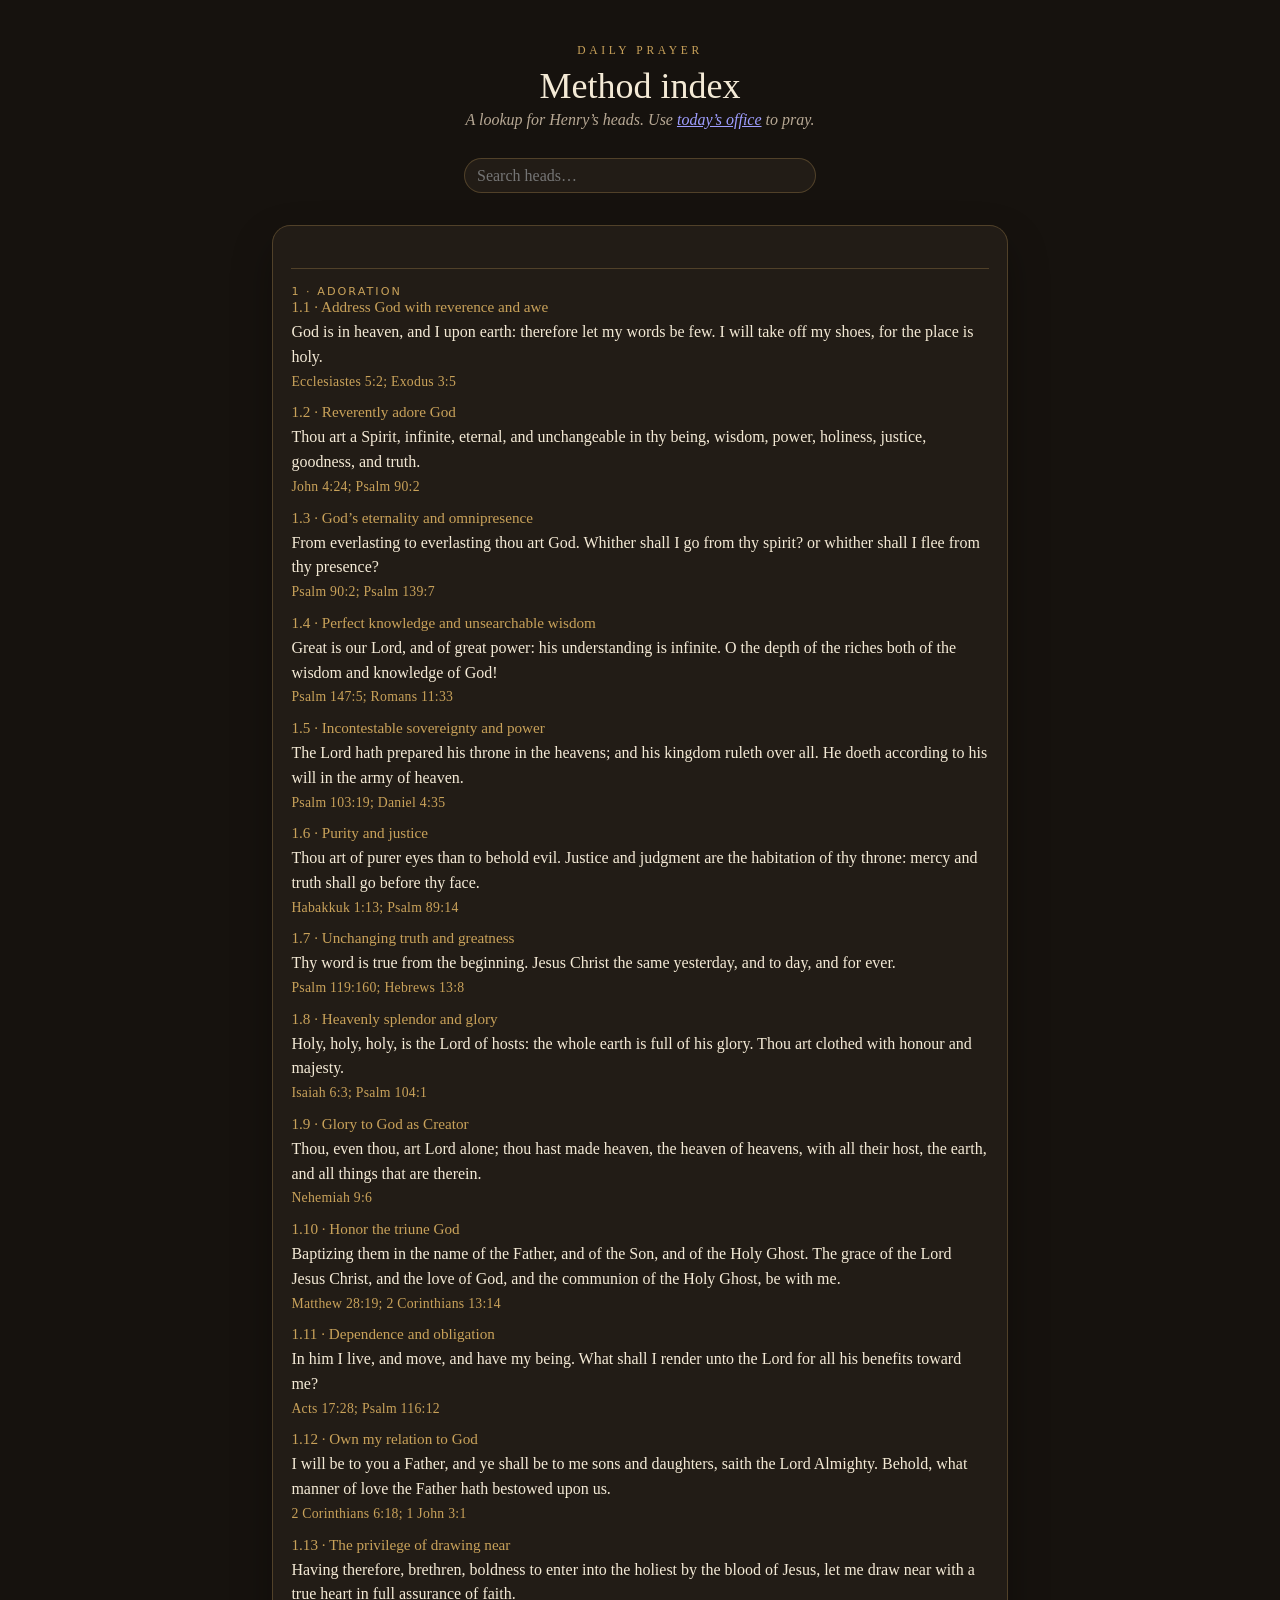
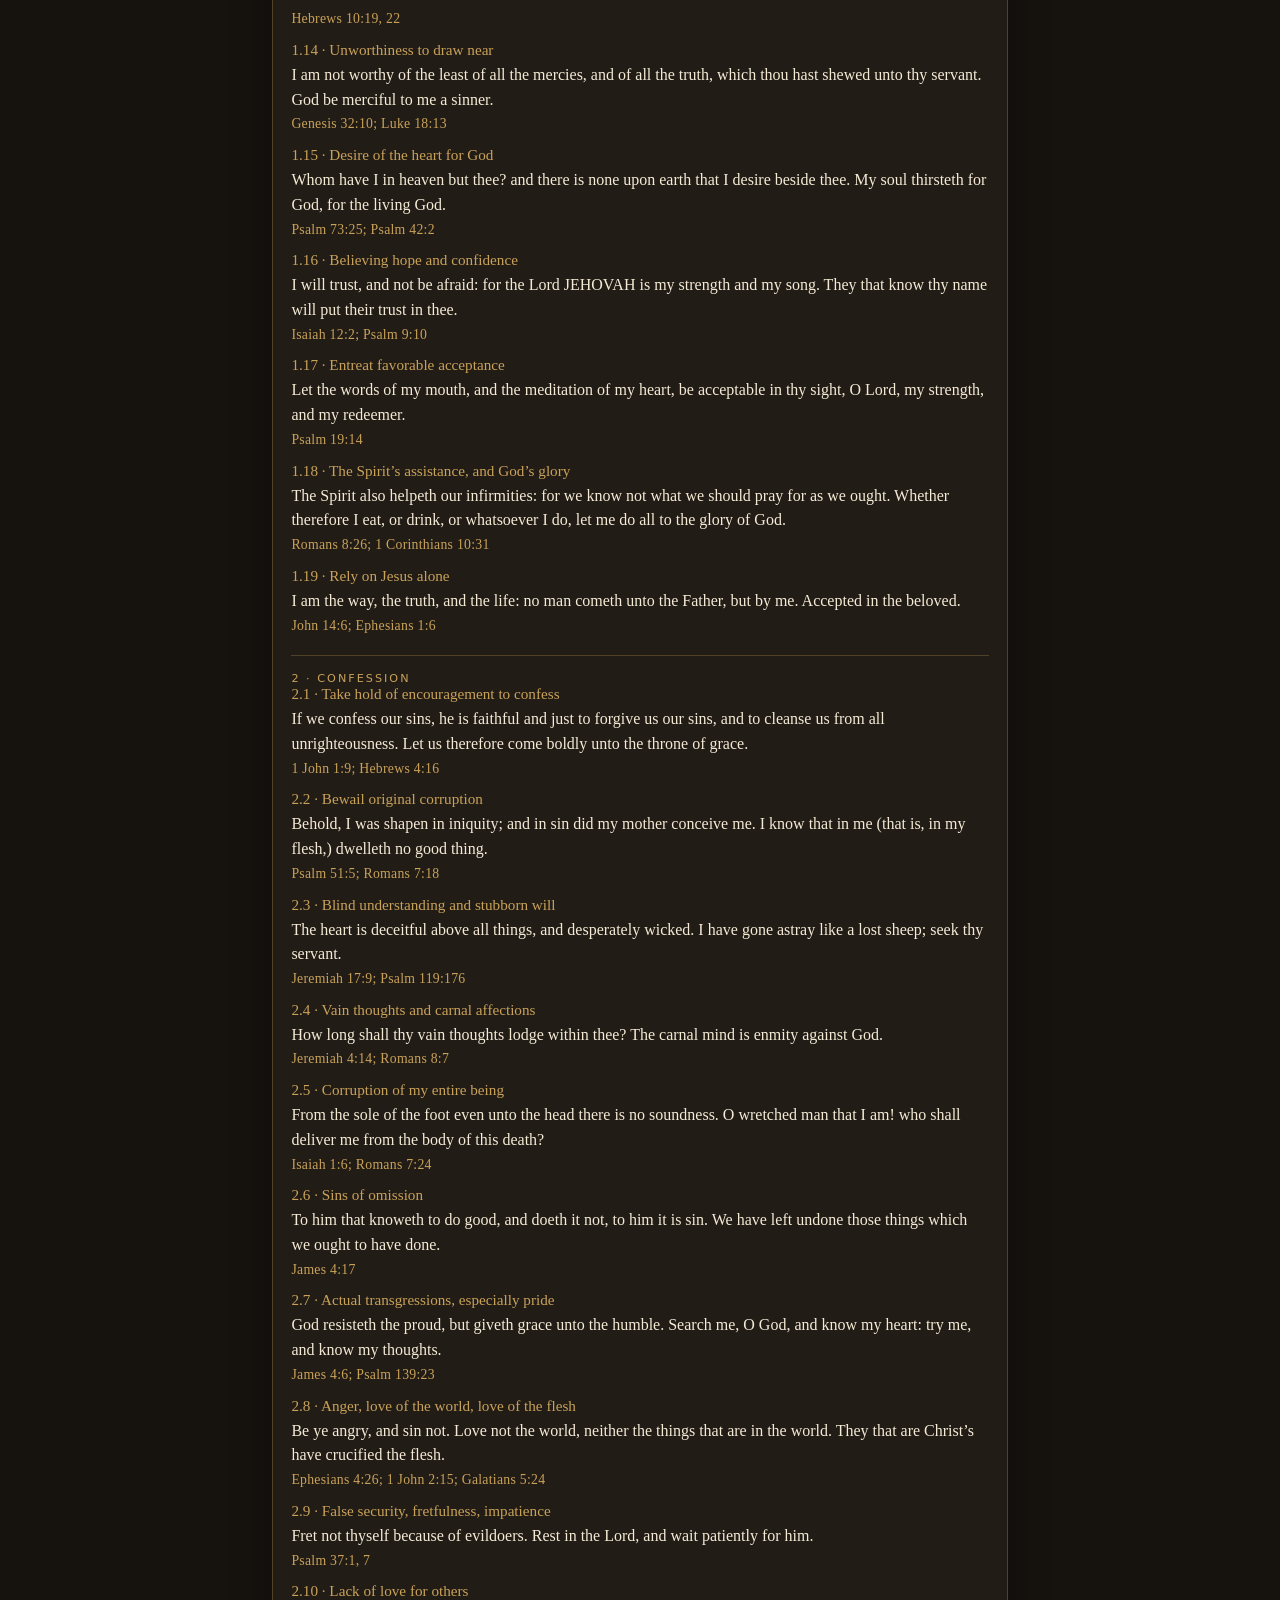
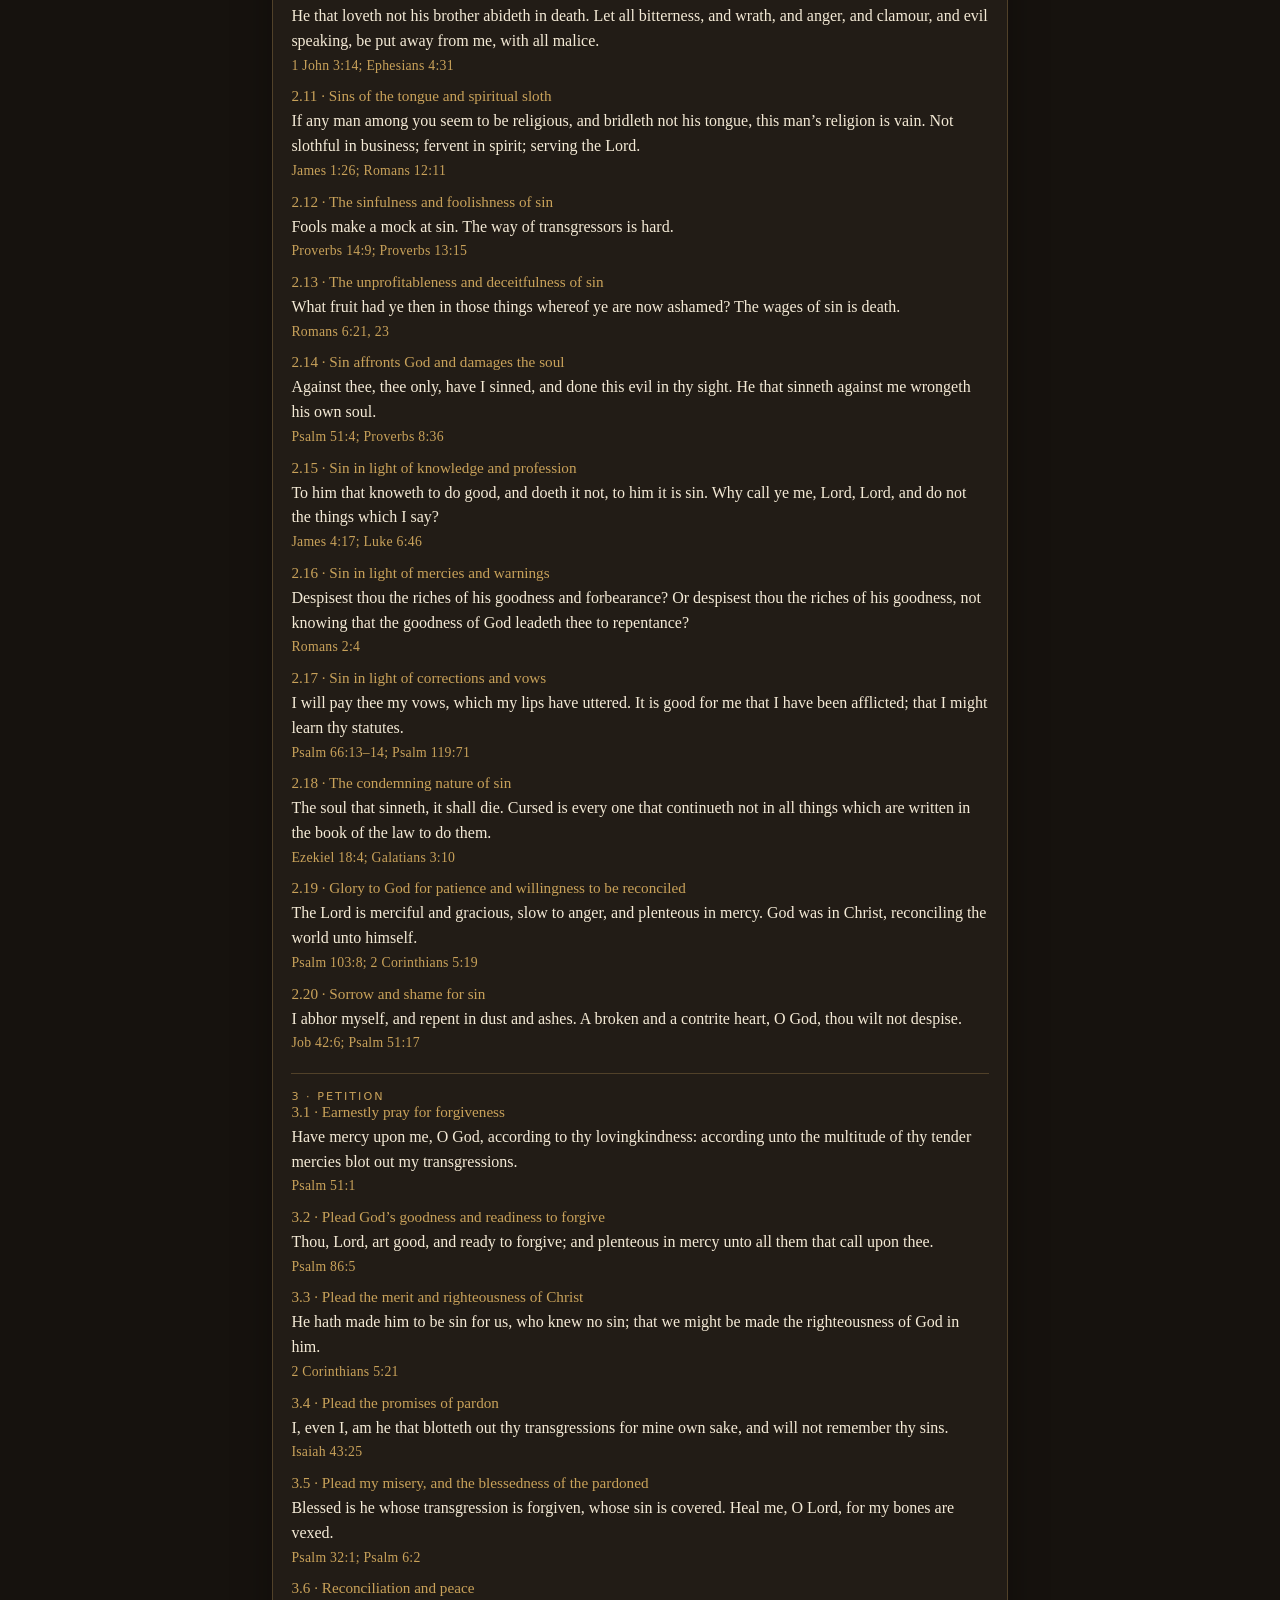
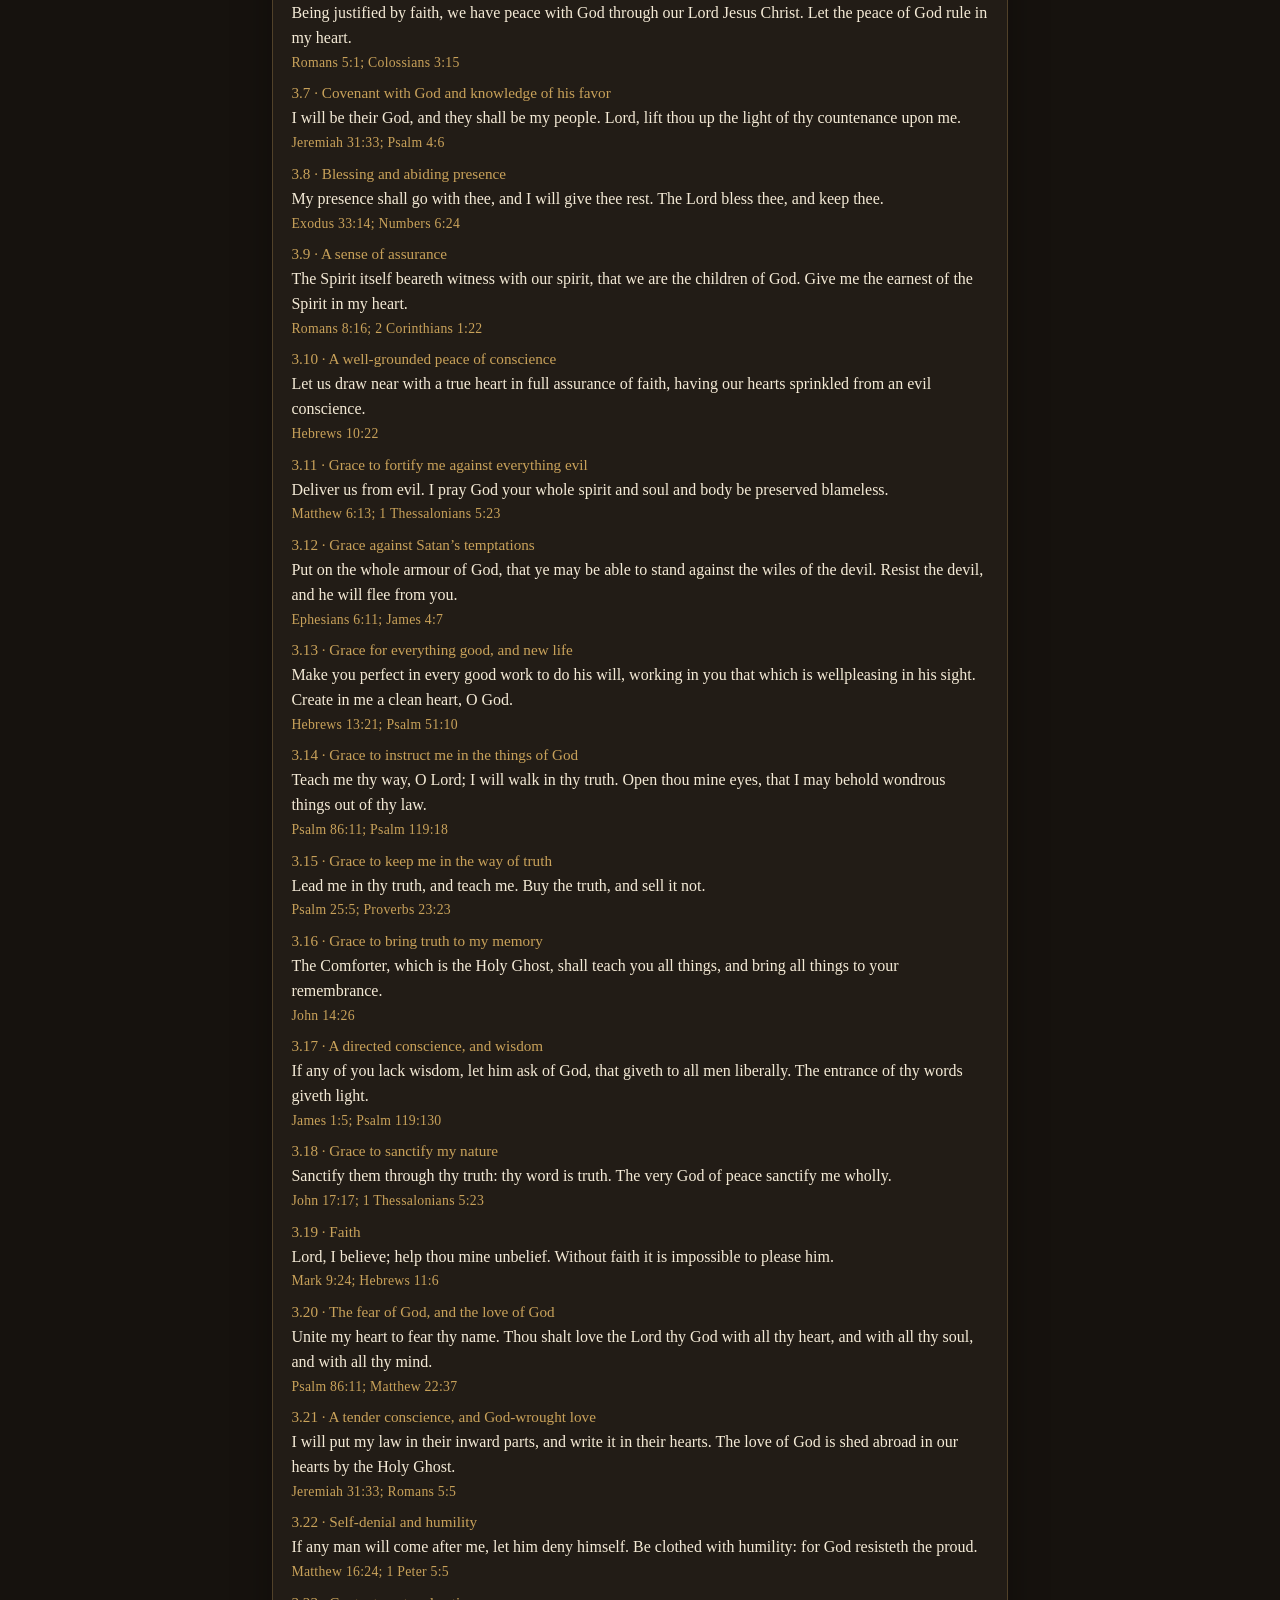
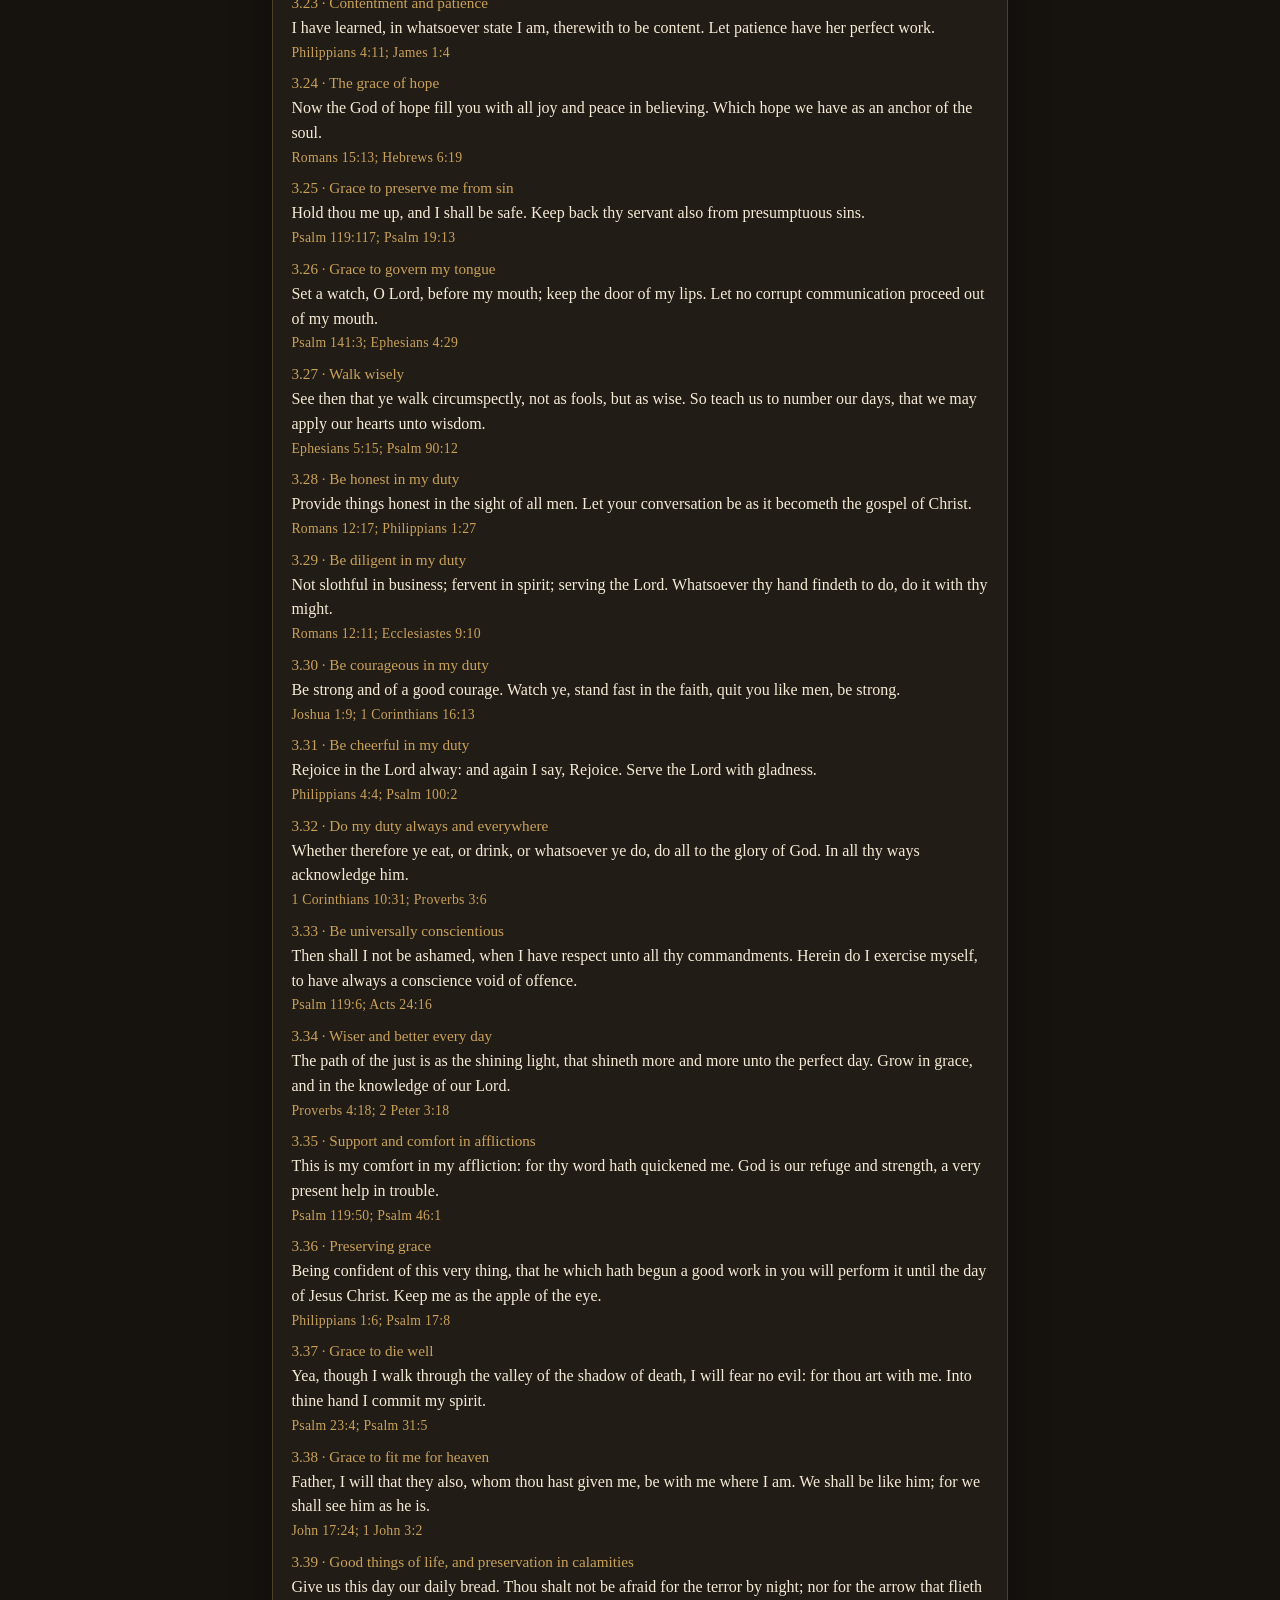
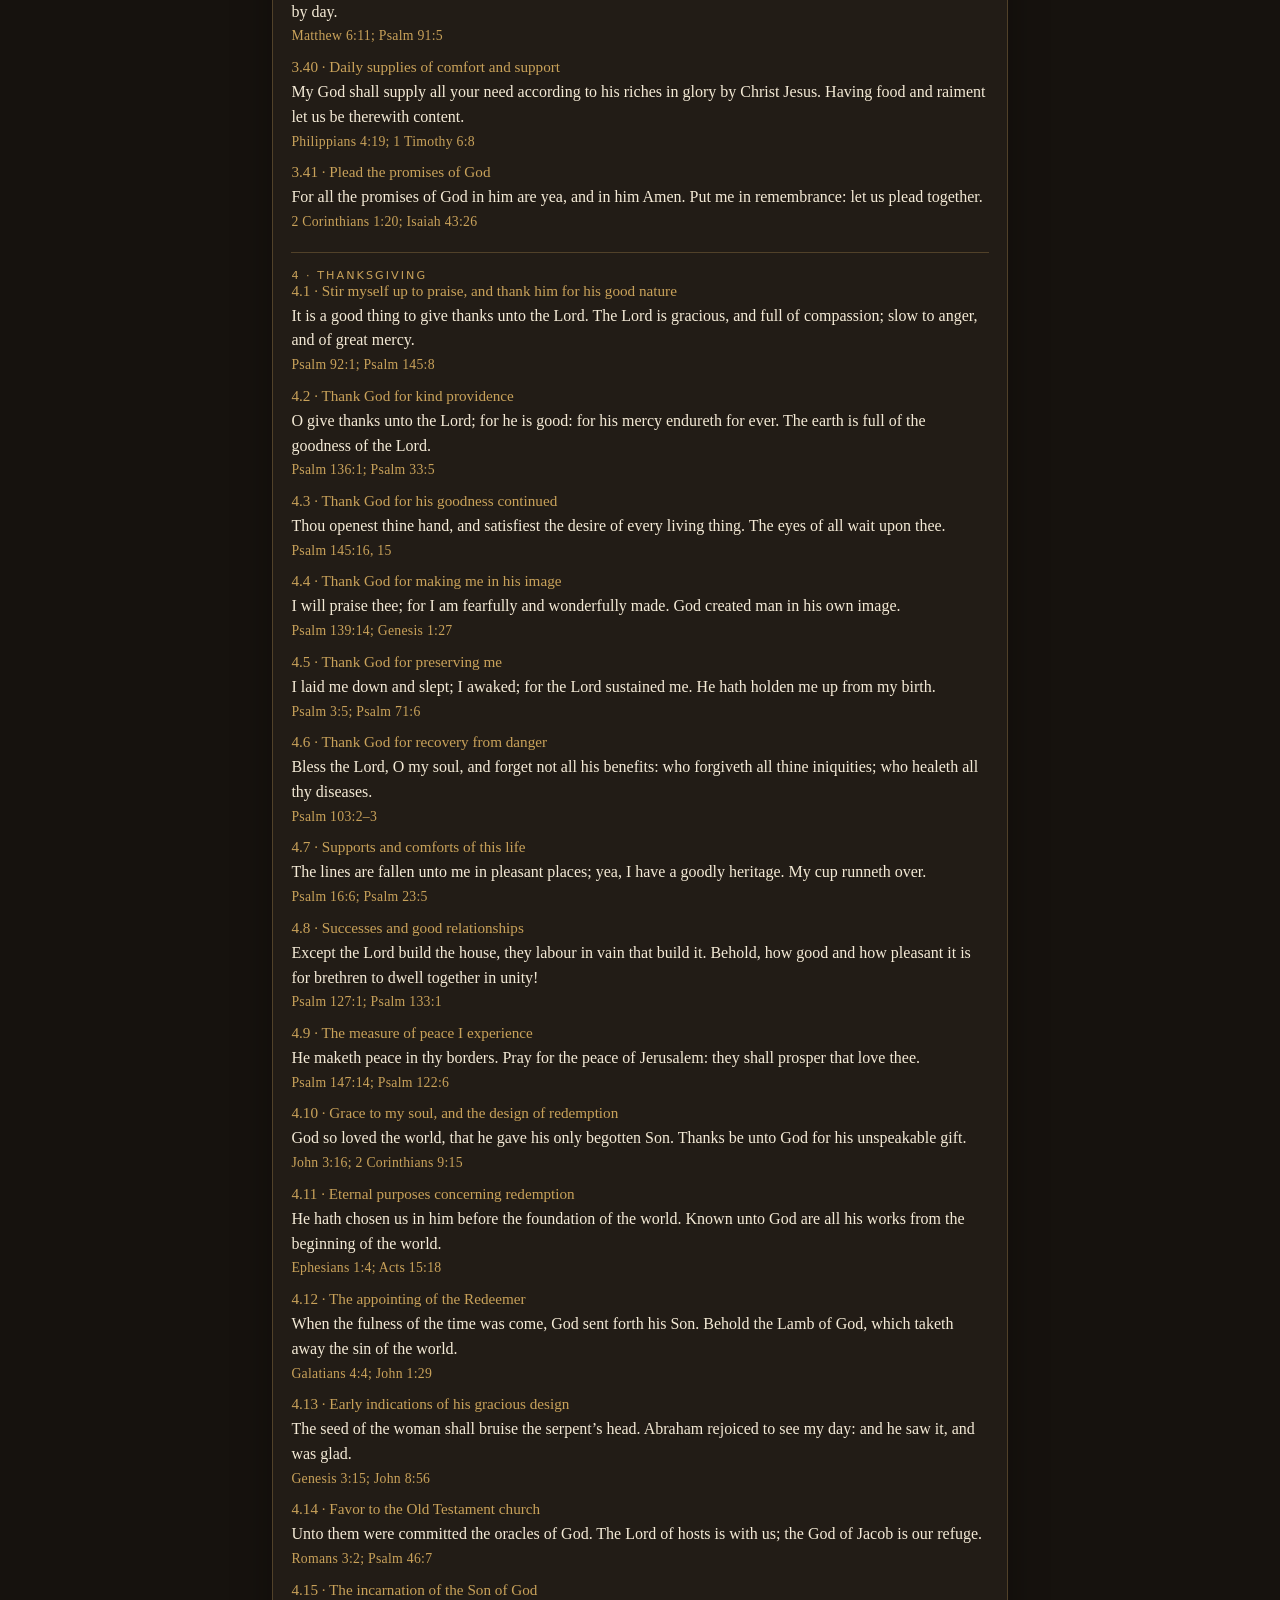
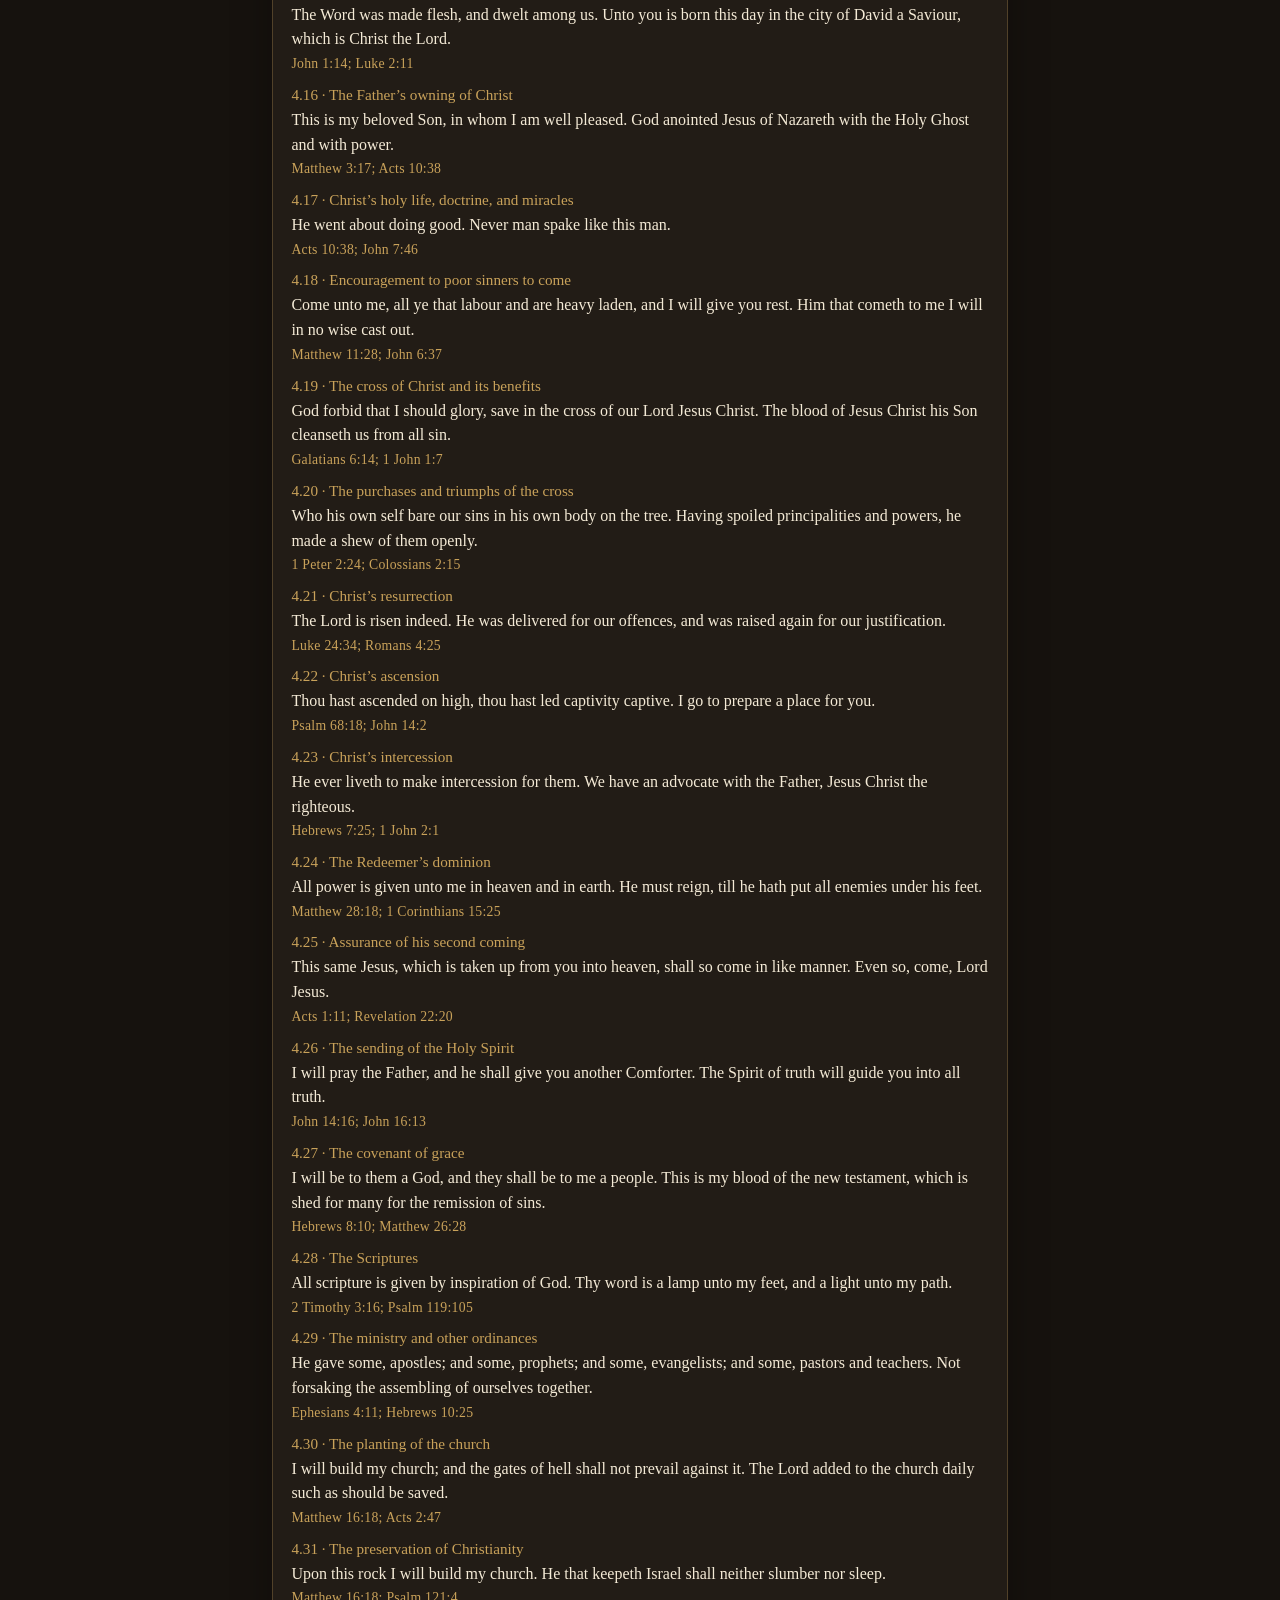
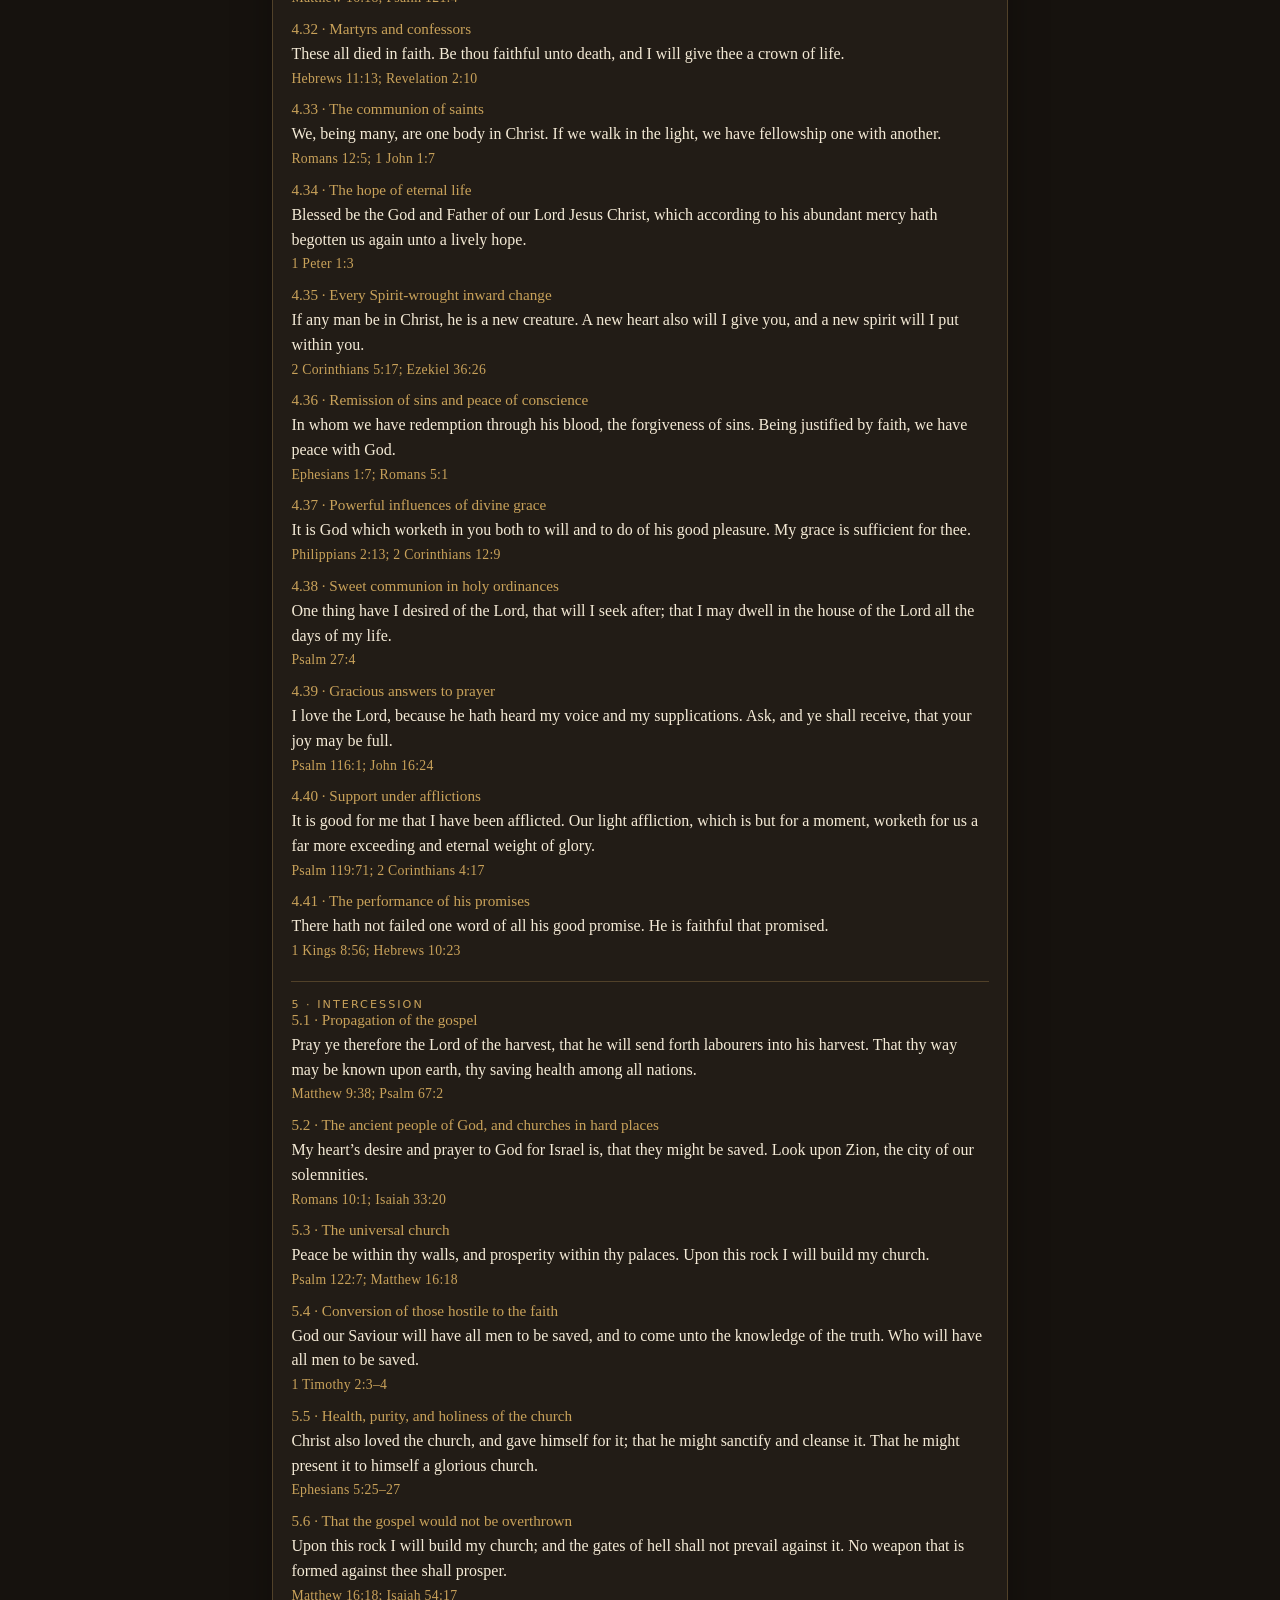
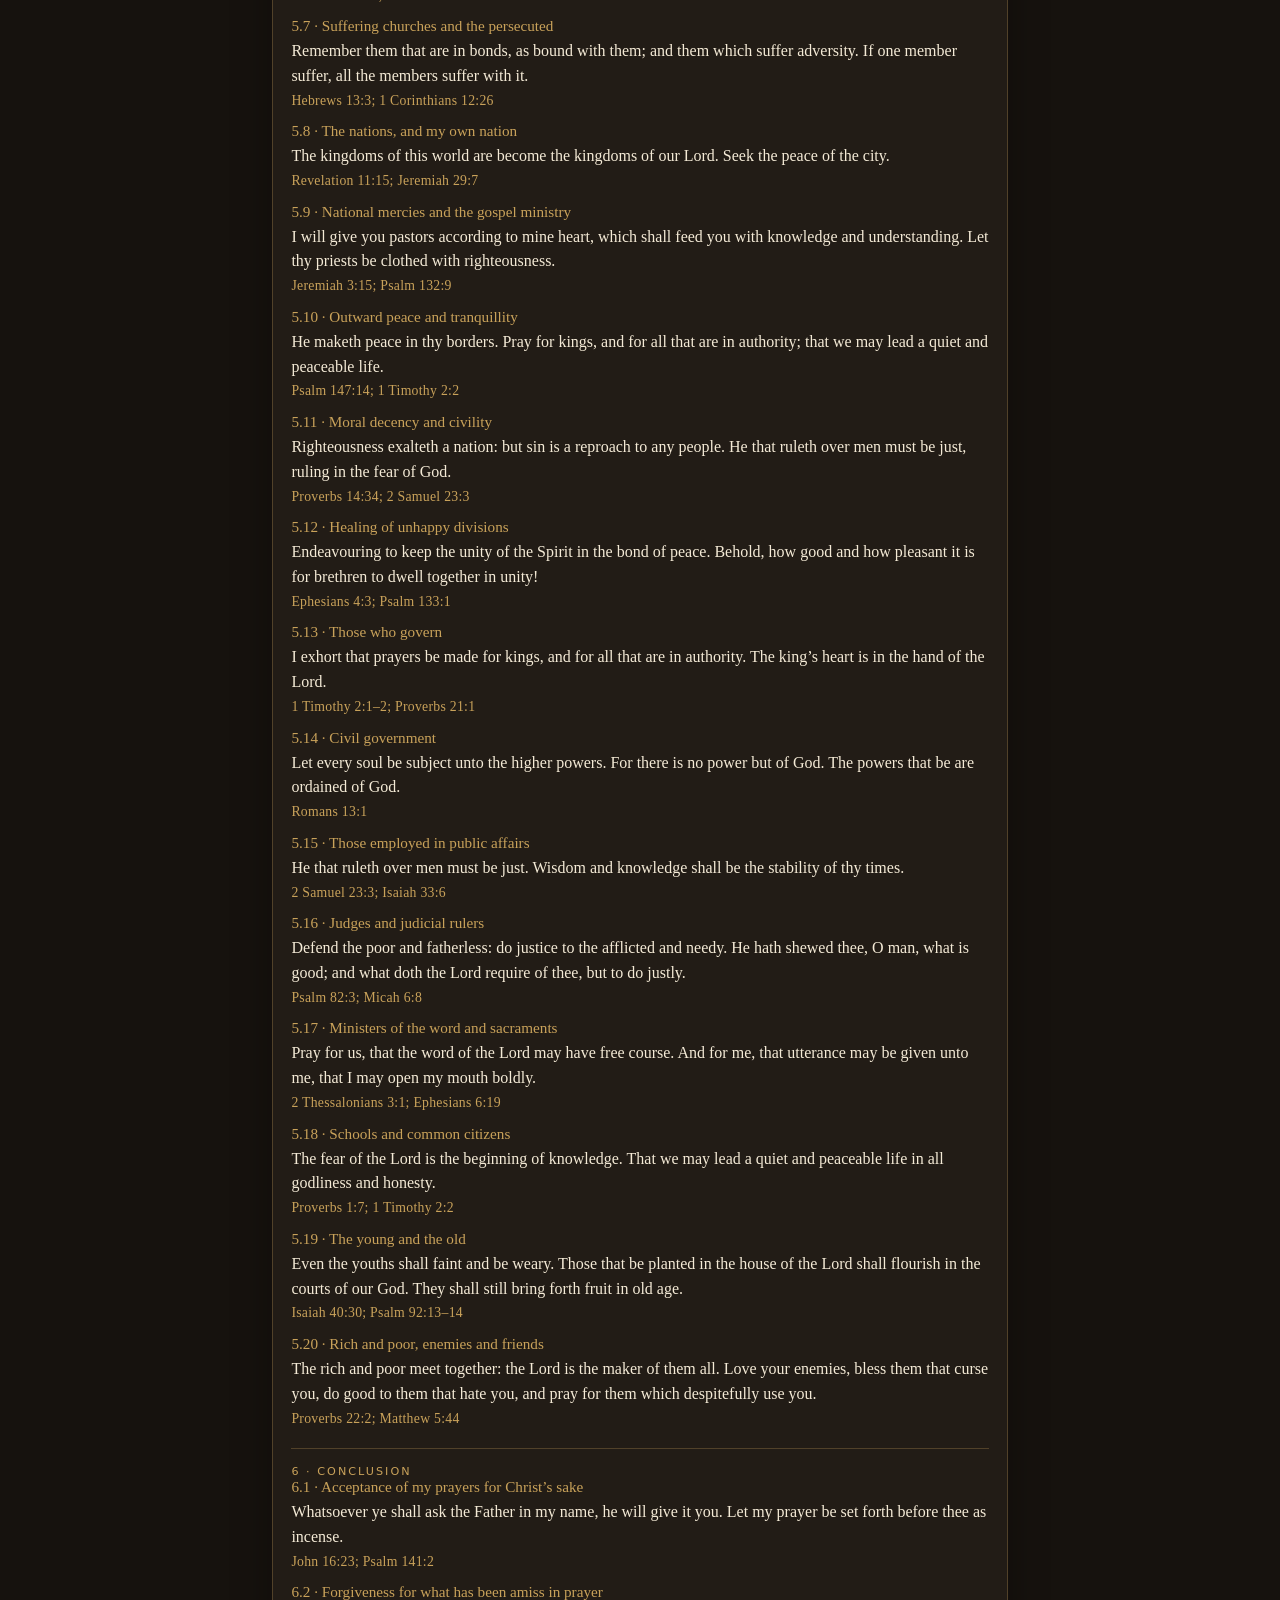
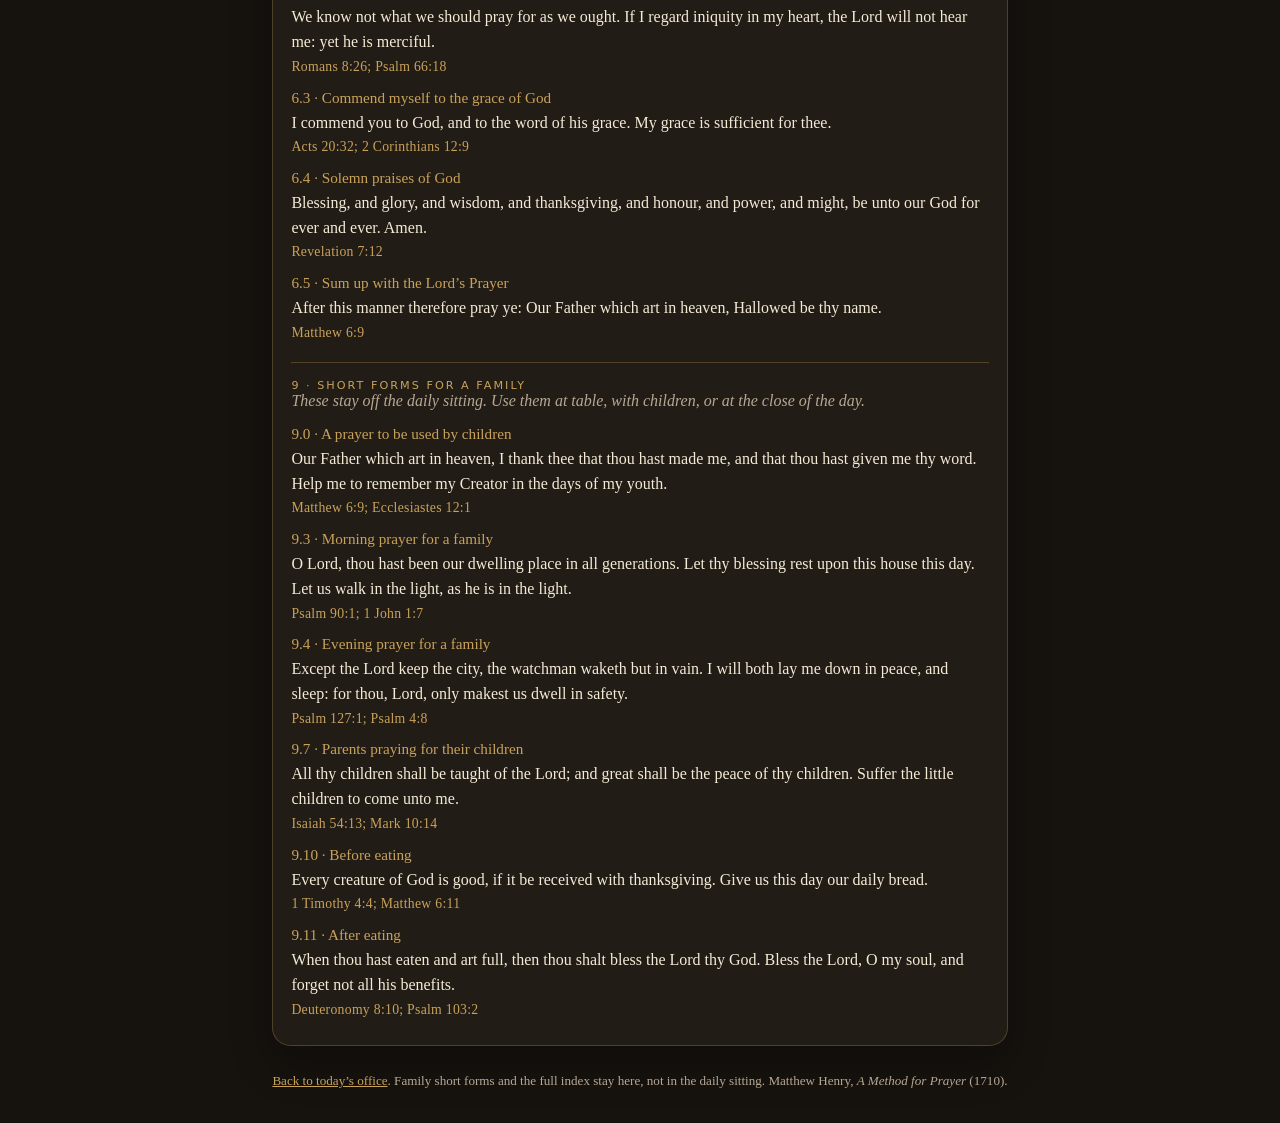
==== web/method.html @ b6357382 "Start Daily Prayer, a Matthew Henry office with a year-repeating Tabletalk plan. Serve on 8767 besid" ====
<!DOCTYPE html>
<html lang="en">
<head>
  <meta charset="utf-8">
  <meta name="viewport" content="width=device-width, initial-scale=1, viewport-fit=cover">
  <meta name="theme-color" content="#1a1612">
  <meta name="description" content="Browse Matthew Henry’s Method for Prayer by head. Lookup only — not the daily sitting.">
  <title>Method index · Daily Prayer</title>
  <link rel="manifest" href="manifest.webmanifest">
  <link rel="icon" href="icons/icon.svg" type="image/svg+xml">
  <script>
    (function () {
      const root = document.documentElement;
      let theme = localStorage.getItem("dp-theme") || "chapel";
      if (!["chapel", "clear", "spacegray"].includes(theme)) theme = "chapel";
      root.dataset.theme = theme;
      root.dataset.size = localStorage.getItem("dp-size") || "md";
    })();
  </script>
  <link rel="stylesheet" href="styles.css">
</head>
<body>
  <div class="app">
    <header class="masthead">
      <p class="brand">Daily Prayer</p>
      <h1>Method index</h1>
      <p class="progress">A lookup for Henry’s heads. Use <a href="./">today’s office</a> to pray.</p>
      <p>
        <input type="search" id="lookup" class="lookup" placeholder="Search heads…" aria-label="Search Method heads">
      </p>
    </header>
    <main id="catalog" class="office"></main>
    <footer class="colophon">
      <a href="./">Back to today’s office</a>.
      Family short forms and the full index stay here, not in the daily sitting.
      Matthew Henry, <cite>A Method for Prayer</cite> (1710).
    </footer>
  </div>
  <script src="js/lookup.js"></script>
</body>
</html>
---- web/styles.css ----
:root,
html[data-theme="chapel"] {
  --bg: #16120e;
  --bg-raise: #221c16;
  --ink: #f4ead6;
  --muted: #b7a894;
  --accent: #c9a25a;
  --accent-dim: #8b6d36;
  --rule: rgba(201, 162, 90, 0.28);
  --danger: #9a3a32;
  --shadow: 0 18px 40px rgba(0, 0, 0, 0.28);
  --tab: #2a241c;
  --tab-active: #6b3a1e;
  --font: "Iowan Old Style", Palatino, "Palatino Linotype", "Times New Roman", serif;
  --ui: ui-sans-serif, system-ui, sans-serif;
  --scheme: dark;
  color-scheme: dark;
}

html[data-theme="clear"] {
  --bg: #f4f1ea;
  --bg-raise: #fffdf8;
  --ink: #1d1c19;
  --muted: #5b574f;
  --accent: #23415f;
  --accent-dim: #4a6780;
  --rule: #d7d0c3;
  --danger: #9a2f2f;
  --shadow: 0 10px 28px rgba(40, 32, 18, 0.08);
  --tab: #eee;
  --tab-active: #500;
  --font: "Segoe UI", "Source Sans 3", system-ui, sans-serif;
  --ui: "Segoe UI", system-ui, sans-serif;
  --scheme: light;
  color-scheme: light;
}

html[data-theme="spacegray"] {
  --bg: #181c24;
  --bg-raise: #242933;
  --ink: #e8edf4;
  --muted: #aeb6c2;
  --accent: #a3b8cc;
  --accent-dim: #8096aa;
  --rule: rgba(174, 182, 194, 0.28);
  --danger: #e07a82;
  --shadow: 0 18px 40px rgba(8, 10, 14, 0.4);
  --tab: #444;
  --tab-active: #3d5568;
  --font: Palatino, "Palatino Linotype", "Iowan Old Style", "Times New Roman", serif;
  --ui: ui-sans-serif, system-ui, sans-serif;
  --scheme: dark;
  color-scheme: dark;
}

html[data-size="sm"] { --type: 0.9; }
html[data-size="md"] { --type: 1; }
html[data-size="lg"] { --type: 1.2; }

* { box-sizing: border-box; }

html, body {
  margin: 0;
  min-height: 100%;
  background: var(--bg);
  color: var(--ink);
  font-family: var(--font);
  font-size: calc(16px * var(--type, 1));
}

html[data-theme="chapel"] body,
html[data-theme="spacegray"] body {
  background:
    radial-gradient(1200px 500px at 50% -10%, color-mix(in srgb, var(--accent) 14%, transparent), transparent 55%),
    var(--bg);
}

body {
  padding: 1.25rem 1rem calc(2rem + env(safe-area-inset-bottom));
}

.app {
  max-width: 46rem;
  margin: 0 auto;
}

.masthead {
  text-align: center;
  padding: 1.5rem 0 1rem;
}

.brand {
  margin: 0;
  letter-spacing: 0.32em;
  text-transform: uppercase;
  font-size: 0.72rem;
  color: var(--accent);
}

.masthead h1 {
  margin: 0.55rem 0 0.25rem;
  font-weight: 500;
  font-size: clamp(1.6rem, 4vw, 2.25rem);
}

.progress {
  margin: 0.15rem 0 0;
  color: var(--muted);
  font-style: italic;
}

.date-nav {
  display: flex;
  justify-content: center;
  gap: 0.45rem;
  margin-top: 1rem;
}

.date-nav button,
.date-nav input,
.appearance button,
.lesson-link,
.option-selector {
  font: inherit;
  color: var(--ink);
  background: var(--bg-raise);
  border: 1px solid var(--rule);
}

.date-nav button,
.appearance button,
.lesson-link,
.option-selector {
  cursor: pointer;
}

.date-nav button {
  min-width: 2.4rem;
  padding: 0.45rem 0.7rem;
  border-radius: 999px;
}

.date-nav input[type="date"] {
  border-radius: 999px;
  padding: 0.4rem 0.7rem;
}

.appearance {
  display: flex;
  flex-wrap: wrap;
  justify-content: center;
  gap: 0.45rem;
  margin-top: 0.85rem;
}

.appearance__group {
  display: flex;
  overflow: hidden;
  border-radius: 999px;
  border: 1px solid var(--rule);
}

.appearance__group button {
  border: 0;
  border-right: 1px solid var(--rule);
  border-radius: 0;
  padding: 0.38rem 0.65rem;
  font-family: var(--ui);
  font-size: 0.72rem;
  letter-spacing: 0.03em;
}

.appearance__group button:last-child { border-right: 0; }

.appearance button.is-active {
  background: color-mix(in srgb, var(--accent) 22%, var(--bg-raise));
}

.appearance__sizes button:nth-child(1) { font-size: 0.68rem; }
.appearance__sizes button:nth-child(2) { font-size: 0.78rem; }
.appearance__sizes button:nth-child(3) { font-size: 0.95rem; font-weight: 600; }

.office {
  background: var(--bg-raise);
  border: 1px solid var(--rule);
  border-radius: 1.15rem;
  padding: 1.3rem 1.15rem 1.7rem;
  box-shadow: var(--shadow);
}

.office-head { margin-bottom: 1rem; }

.eyebrow {
  margin: 0;
  color: var(--accent);
  letter-spacing: 0.18em;
  text-transform: uppercase;
  font-size: 0.7rem;
  font-family: var(--ui);
}

.office-head h2 {
  margin: 0.35rem 0 0.2rem;
  font-size: 1.45rem;
  font-weight: 500;
}

.lede {
  margin: 0;
  color: var(--muted);
  font-style: italic;
}

.opening,
.block {
  margin: 1.35rem 0 0;
  padding-top: 1rem;
  border-top: 1px solid var(--rule);
}

.silence {
  margin: 0 0 0.85rem;
  color: var(--muted);
  font-style: italic;
  text-align: center;
}

.sentence {
  margin: 0;
  padding: 0 0.2rem;
  line-height: 1.55;
  font-size: 1.08rem;
}

.sentence cite,
.prompt cite {
  color: var(--accent);
  font-style: normal;
  font-size: 0.86rem;
  letter-spacing: 0.02em;
}

.chapter {
  margin: 0.35rem 0 0.45rem;
  color: var(--accent);
  font-size: 0.92rem;
}

.movement {
  margin: 0 0 0.9rem;
  color: var(--muted);
  font-style: italic;
}

.rollup {
  margin: 0.85rem 0 1.1rem;
  border: 1px solid var(--rule);
  border-radius: 0.55rem;
  overflow: hidden;
}

.rollup__toggle {
  display: flex;
  align-items: center;
  justify-content: space-between;
  width: 100%;
  margin: 0;
  padding: 0.7rem 0.85rem;
  font-family: var(--ui);
  font-size: 0.92rem;
  text-align: left;
  color: var(--ink);
  background: transparent;
  border: 0;
  cursor: pointer;
}

.rollup__toggle:hover,
.rollup__toggle:focus-visible {
  background: color-mix(in srgb, var(--accent) 10%, transparent);
}

.rollup__chevron {
  width: 0.45rem;
  height: 0.45rem;
  border-right: 2px solid var(--accent);
  border-bottom: 2px solid var(--accent);
  transform: rotate(45deg);
  transition: transform 0.2s ease;
}

.rollup__item[aria-expanded="true"] .rollup__chevron {
  transform: rotate(225deg);
}

.rollup__body {
  display: none;
  padding: 0 0.9rem 0.95rem;
}

.rollup__item[aria-expanded="true"] .rollup__body {
  display: block;
}

.rollup__verse {
  margin: 0 0 0.75rem;
  line-height: 1.55;
}

.rollup__verse:last-child { margin-bottom: 0; }

.rollup__verse cite {
  color: var(--accent);
  font-style: normal;
  font-size: 0.82rem;
}

.also {
  margin: 1.35rem 0 0;
  padding-top: 1rem;
  border-top: 1px solid var(--rule);
}

.also .rollup { margin: 0.55rem 0; }

.also__more .rollup { margin: 0.45rem 0; }

.also__badge {
  display: inline-block;
  margin-left: 0.4rem;
  padding: 0.1rem 0.4rem;
  border-radius: 999px;
  font-size: 0.65rem;
  letter-spacing: 0.06em;
  text-transform: uppercase;
  color: var(--bg);
  background: var(--accent);
  vertical-align: middle;
}

.head-today {
  margin: 0 0 0.35rem;
  font-family: var(--ui);
  font-size: 0.72rem;
  letter-spacing: 0.1em;
  text-transform: uppercase;
  color: var(--accent);
}

.prompt--today {
  margin: 0.85rem 0 1rem;
  padding: 0.85rem 0.9rem;
  border: 1px solid var(--rule);
  border-radius: 0.55rem;
  background: color-mix(in srgb, var(--accent) 8%, var(--bg-raise));
}

.prompt--today h3 {
  margin: 0 0 0.35rem;
  font-size: 1.05rem;
  font-weight: 500;
}

.lectio {
  margin-top: 1.25rem;
  padding-top: 1rem;
  border-top: 1px dashed var(--rule);
}

.lectio__cues {
  margin: 0.35rem 0 0.85rem;
  padding-left: 1.15rem;
  color: var(--muted);
}

.lectio__cues li { margin: 0.2rem 0; }

.lectio__label {
  display: block;
  margin-bottom: 0.35rem;
  font-family: var(--ui);
  font-size: 0.78rem;
  letter-spacing: 0.04em;
  color: var(--accent);
}

.lectio__note {
  width: 100%;
  min-height: 4.5rem;
  padding: 0.7rem 0.8rem;
  font: inherit;
  color: var(--ink);
  background: var(--bg);
  border: 1px solid var(--rule);
  border-radius: 0.45rem;
  resize: vertical;
}

.lectio__note:focus {
  outline: 2px solid color-mix(in srgb, var(--accent) 55%, transparent);
  outline-offset: 1px;
}

.prompts {
  display: grid;
  gap: 0.85rem;
}

.prompt h3 {
  margin: 0 0 0.25rem;
  font-size: 0.95rem;
  font-weight: 500;
  color: var(--accent);
}

.prompt--today h3,
.prompt--week h3 { color: var(--ink); }

.prompt--week {
  margin: 0.65rem 0 1rem;
  padding: 0.85rem 0.9rem;
  border: 1px dashed var(--rule);
  border-radius: 0.55rem;
}

.mast-link {
  margin: 0.65rem 0 0;
  font-family: var(--ui);
  font-size: 0.78rem;
}

.mast-link a { color: var(--accent); }

.lookup {
  width: min(100%, 22rem);
  margin-top: 0.85rem;
  padding: 0.45rem 0.75rem;
  font: inherit;
  color: var(--ink);
  background: var(--bg-raise);
  border: 1px solid var(--rule);
  border-radius: 999px;
}

.verse,
.lords-prayer {
  margin: 0;
  line-height: 1.55;
}

.lords-prayer {
  margin: 0 0 1rem;
  padding: 0.85rem 0.9rem;
  border-left: 3px solid var(--accent);
}

.prompt cite { display: block; margin-top: 0.25rem; }

.lessons__note {
  margin: 0.45rem 0 1rem;
  color: var(--muted);
  font-style: italic;
  font-size: 0.92rem;
}

.lesson {
  margin: 0 0 1.35rem;
}

.lesson h3 {
  margin: 0 0 0.55rem;
  font-size: 1.05rem;
  font-weight: 500;
}

.lesson h3 span {
  display: block;
  margin-top: 0.15rem;
  color: var(--accent);
  font-size: 0.92rem;
  font-weight: 400;
}

p.option-selector-wrapper {
  margin: 0 0 0.7rem;
  border-bottom: 1px solid var(--rule);
  padding: 0;
}

button.option-selector {
  background: var(--tab);
  border: 1px solid var(--rule);
  border-bottom: none;
  border-radius: 2px 2px 0 0;
  color: var(--ink);
  text-decoration: none;
  display: inline-block;
  text-align: center;
  font-family: var(--ui);
  font-size: 0.72rem;
  letter-spacing: 0.04em;
  margin-right: 0.45rem;
  min-width: 3.6rem;
  height: 2.4rem;
  padding: 0 0.7rem;
  transition: background 0.3s;
}

button.option-selector.active {
  color: #fff;
  background: var(--tab-active);
  border-color: color-mix(in srgb, var(--tab-active) 70%, var(--ink));
}

html[data-theme="clear"] button.option-selector.active {
  color: #fff;
}

.lesson-panel {
  padding: 0.9rem 0.2rem 0.2rem;
}

.lesson-panel h3 {
  margin: 0 0 0.45rem;
  font-size: 1.05rem;
  font-weight: 500;
}

.lesson-panel h3 span {
  display: block;
  margin-top: 0.15rem;
  color: var(--accent);
  font-size: 0.92rem;
  font-weight: 400;
}

.lesson-panel__kicker {
  margin: 0;
  font-family: var(--ui);
  font-size: 0.72rem;
  letter-spacing: 0.12em;
  text-transform: uppercase;
  color: var(--muted);
}

.lesson-panel__ref {
  margin: 0.25rem 0 0.75rem;
  font-size: 1.05rem;
}

.lesson-link {
  display: inline-block;
  border-radius: 999px;
  padding: 0.5rem 0.95rem;
  text-decoration: none;
  background: color-mix(in srgb, var(--accent) 18%, var(--bg-raise));
  border-color: var(--accent);
}

.lesson-link:hover,
.lesson-link:focus-visible {
  background: color-mix(in srgb, var(--accent) 32%, var(--bg-raise));
}

.empty {
  color: var(--muted);
  font-style: italic;
}

.colophon {
  margin: 1.6rem 0 0;
  color: var(--muted);
  font-size: 0.82rem;
  line-height: 1.5;
  text-align: center;
}

.colophon a {
  color: var(--accent);
}

@media (max-width: 420px) {
  .date-nav { flex-wrap: wrap; }
  .office { padding: 1.1rem 0.85rem 1.4rem; }
}
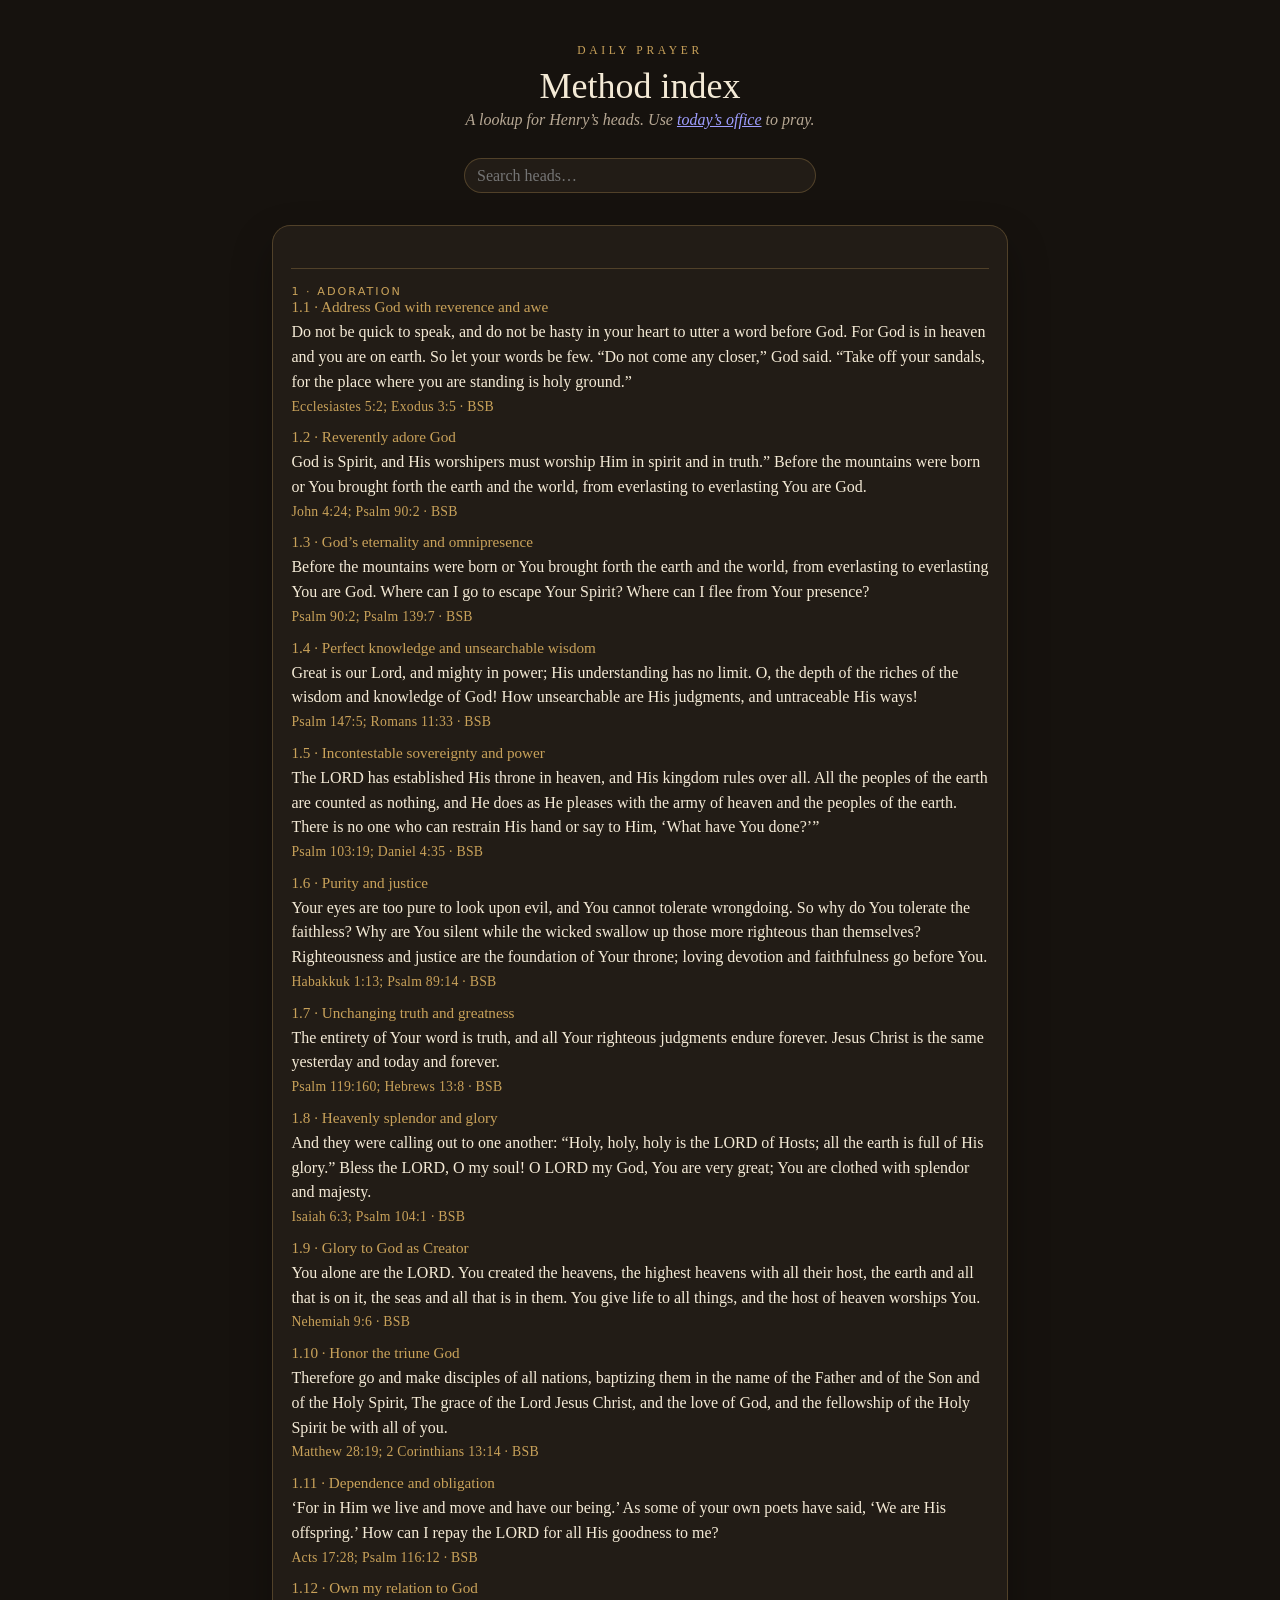
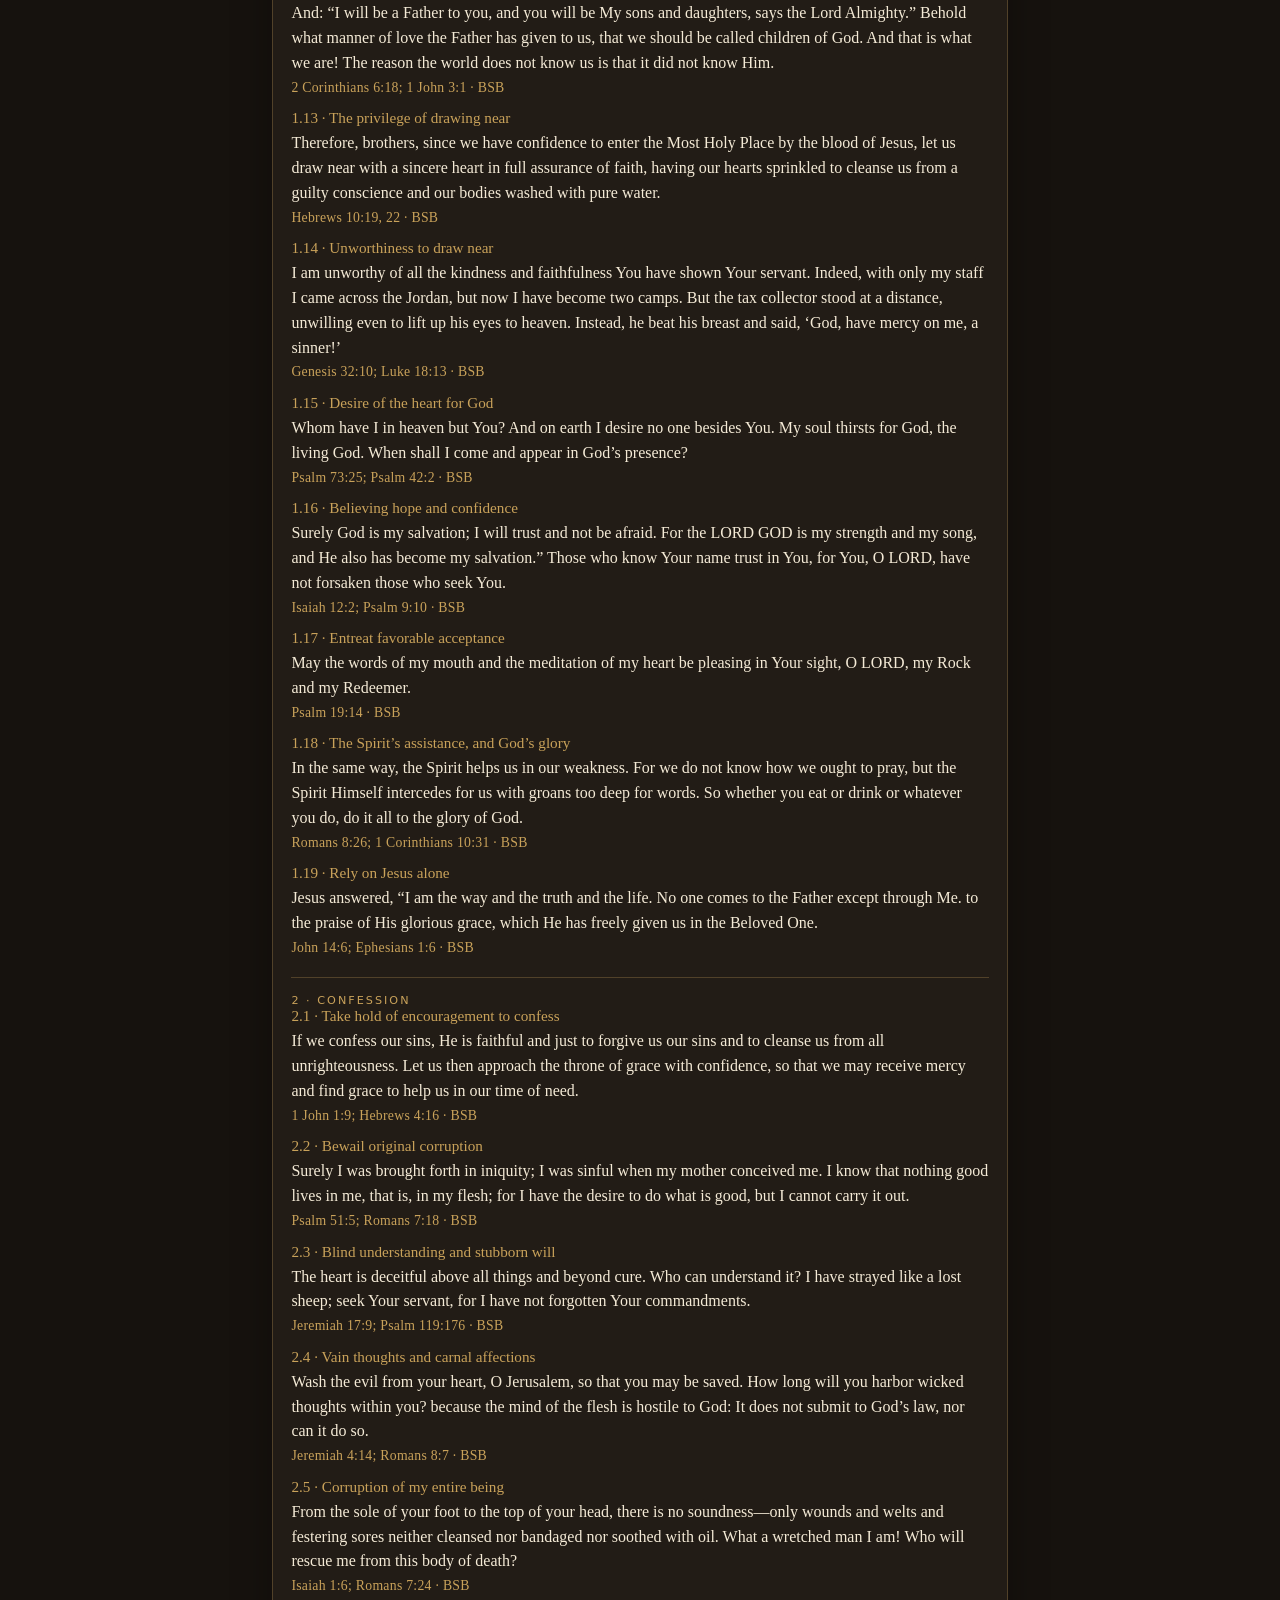
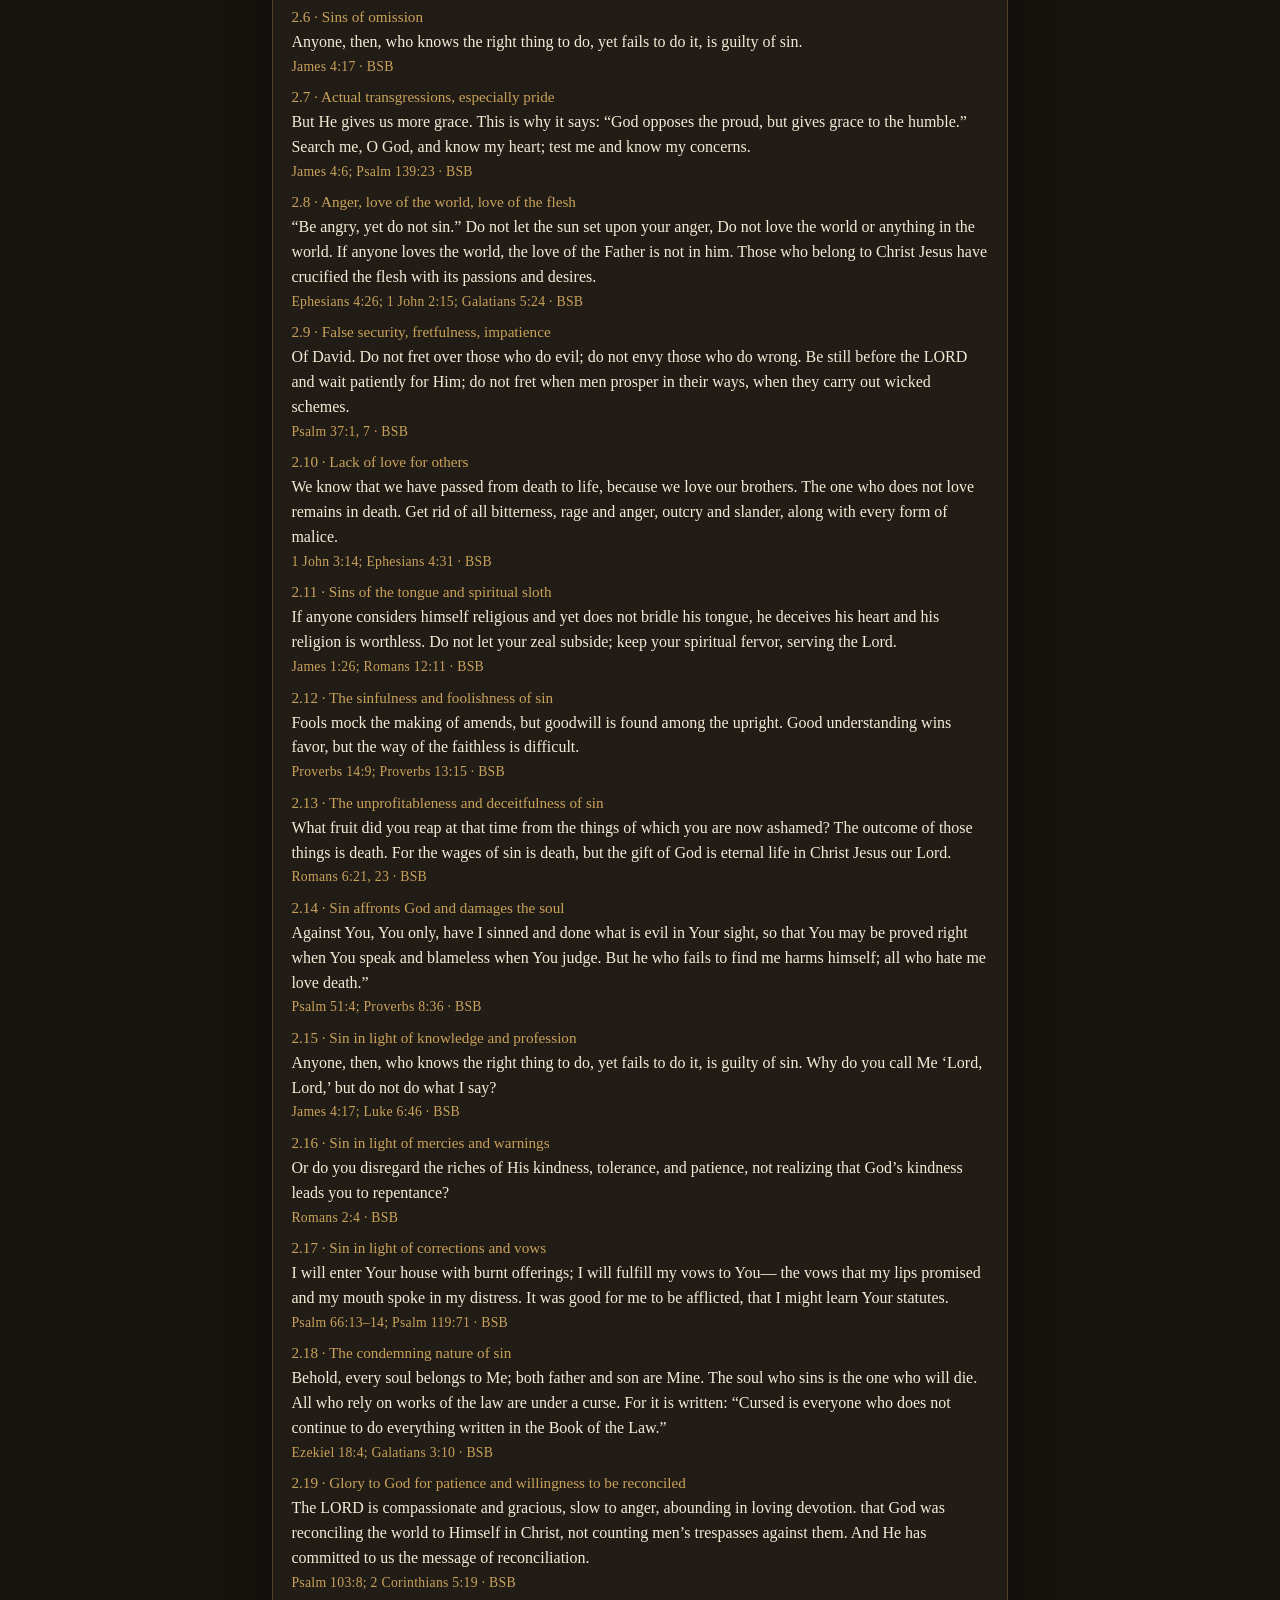
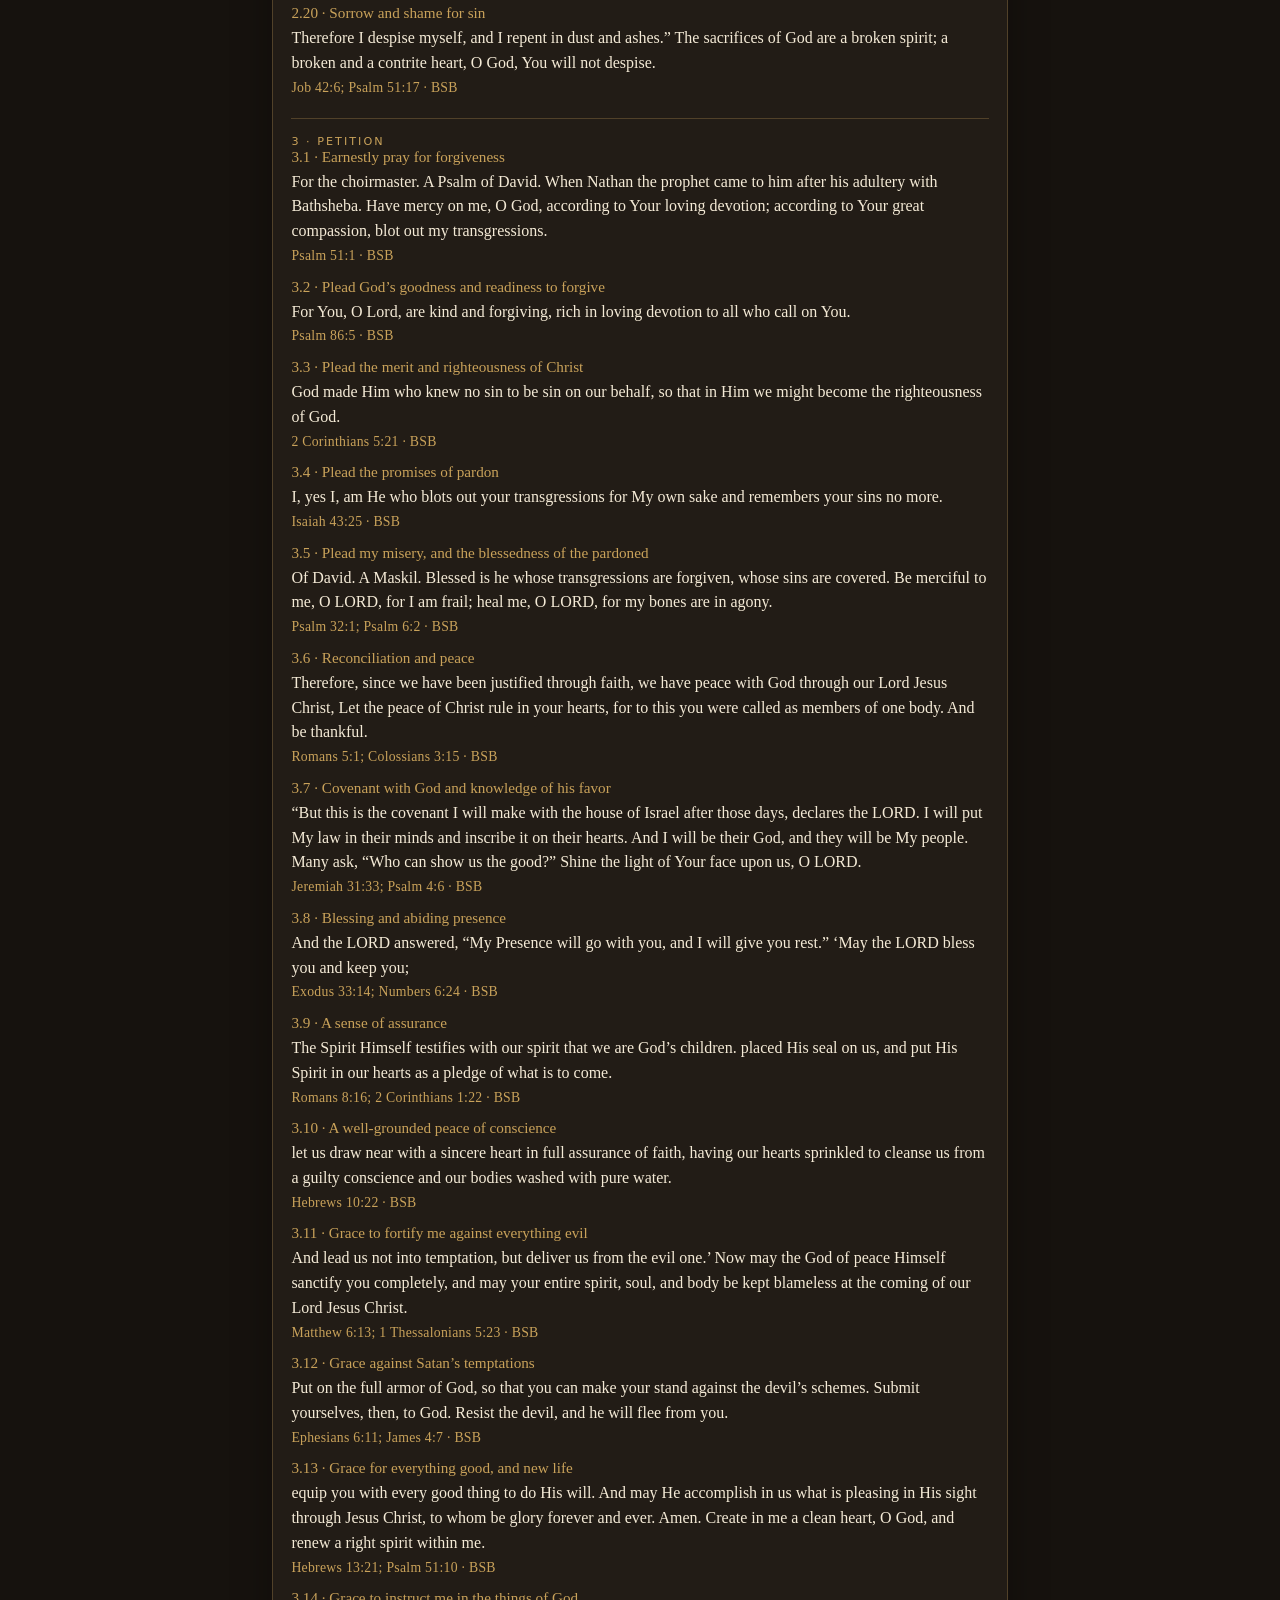
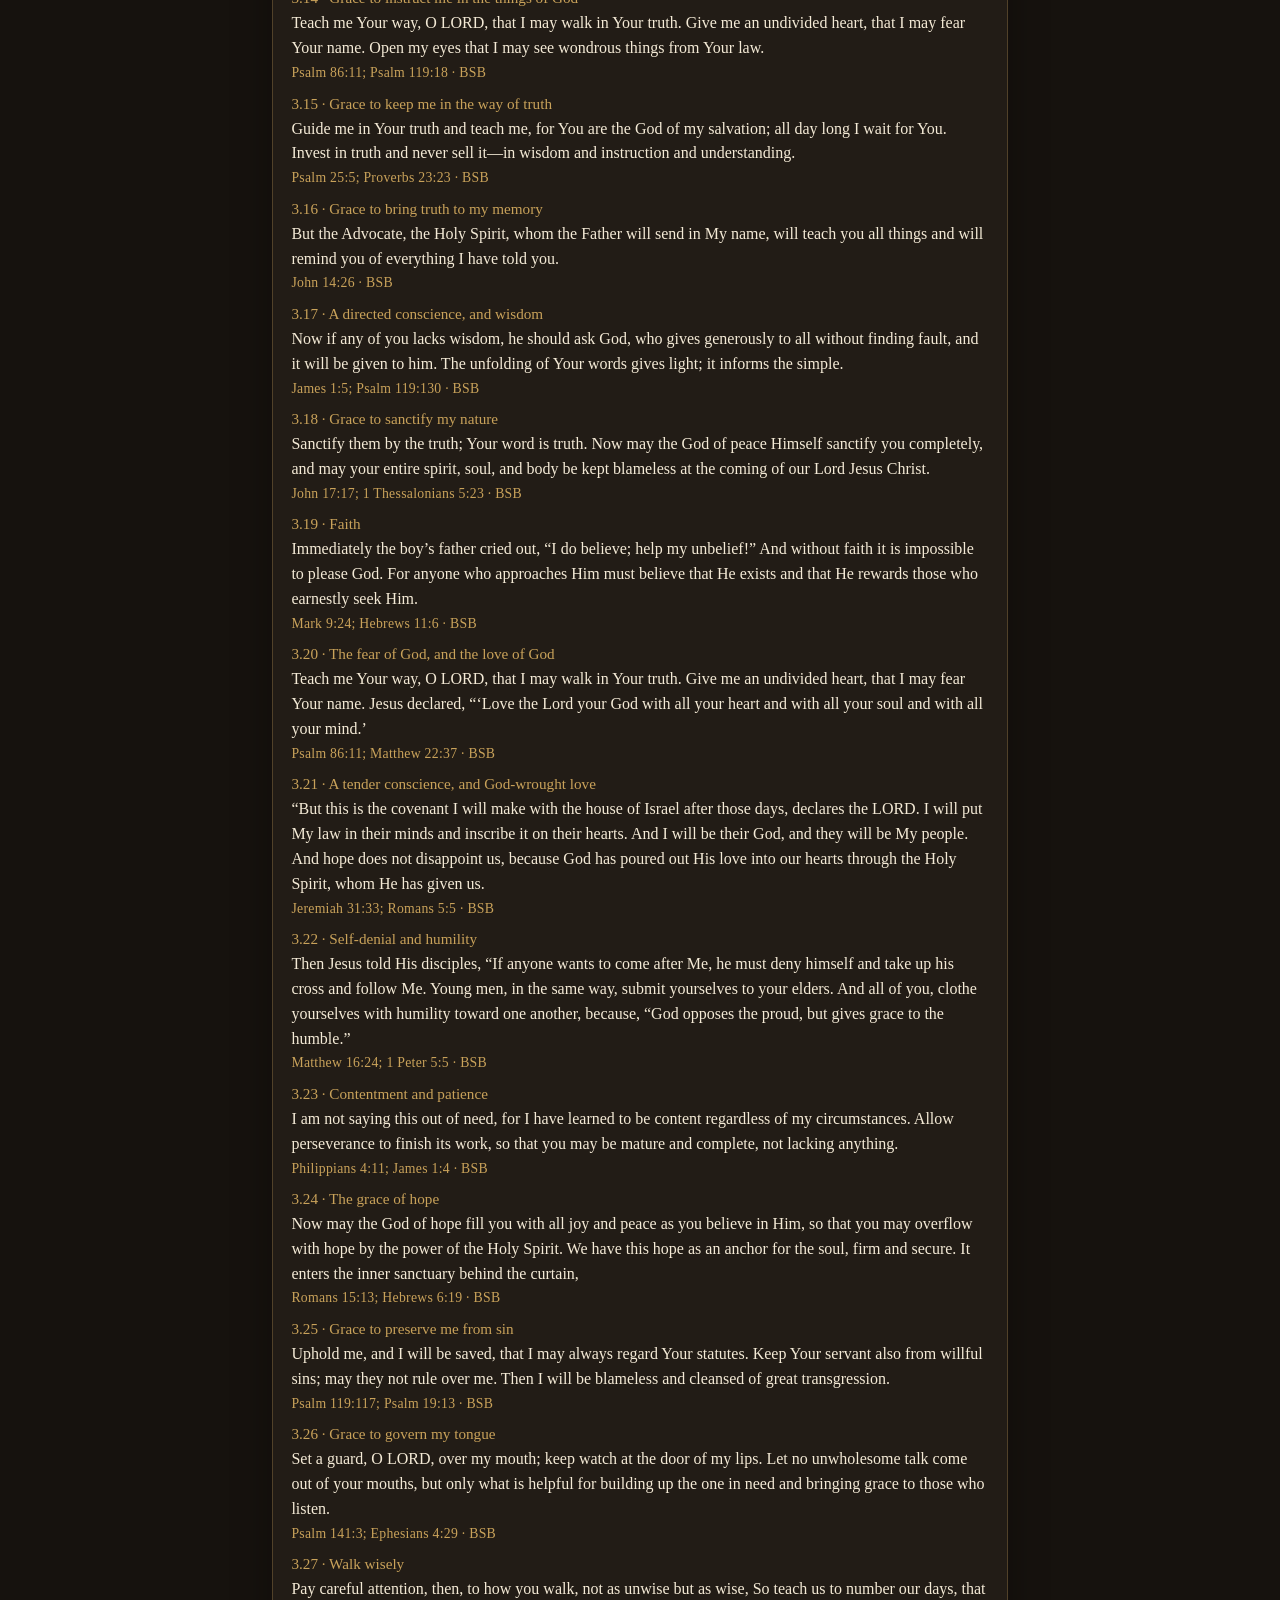
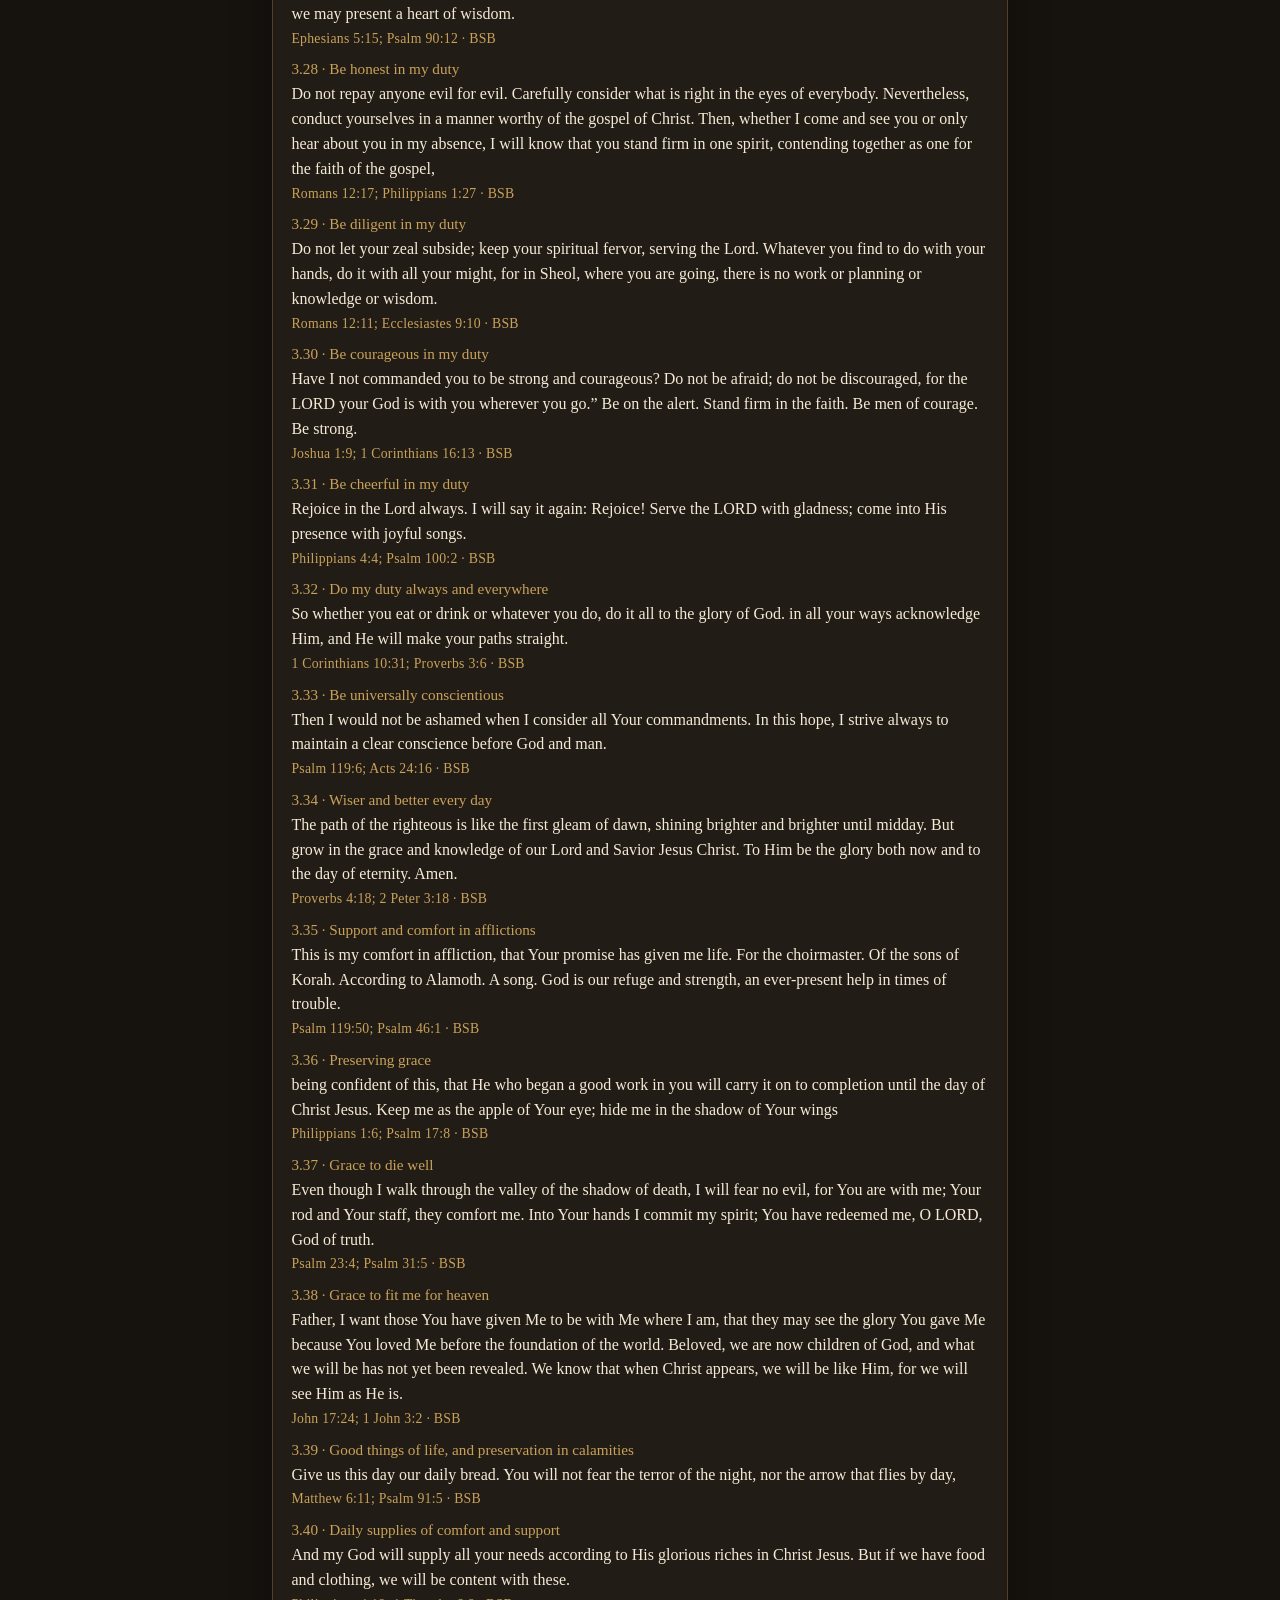
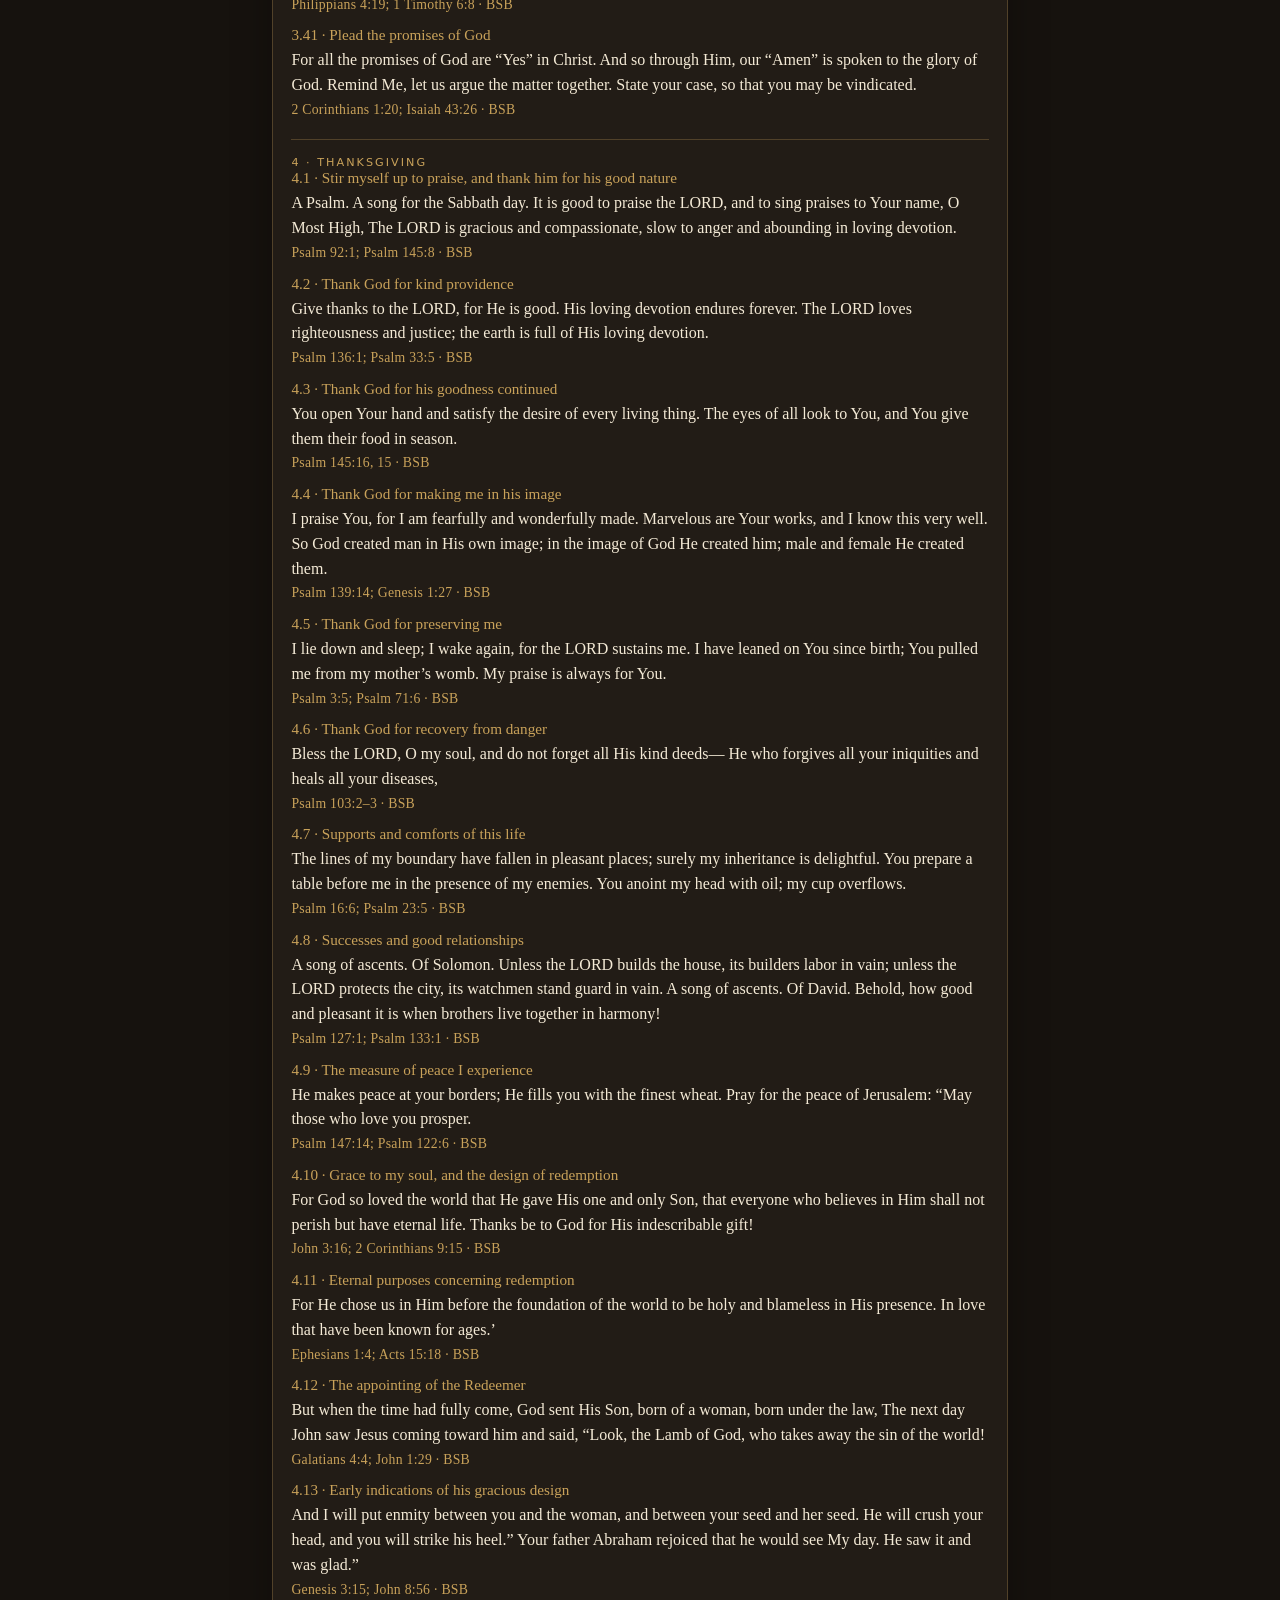
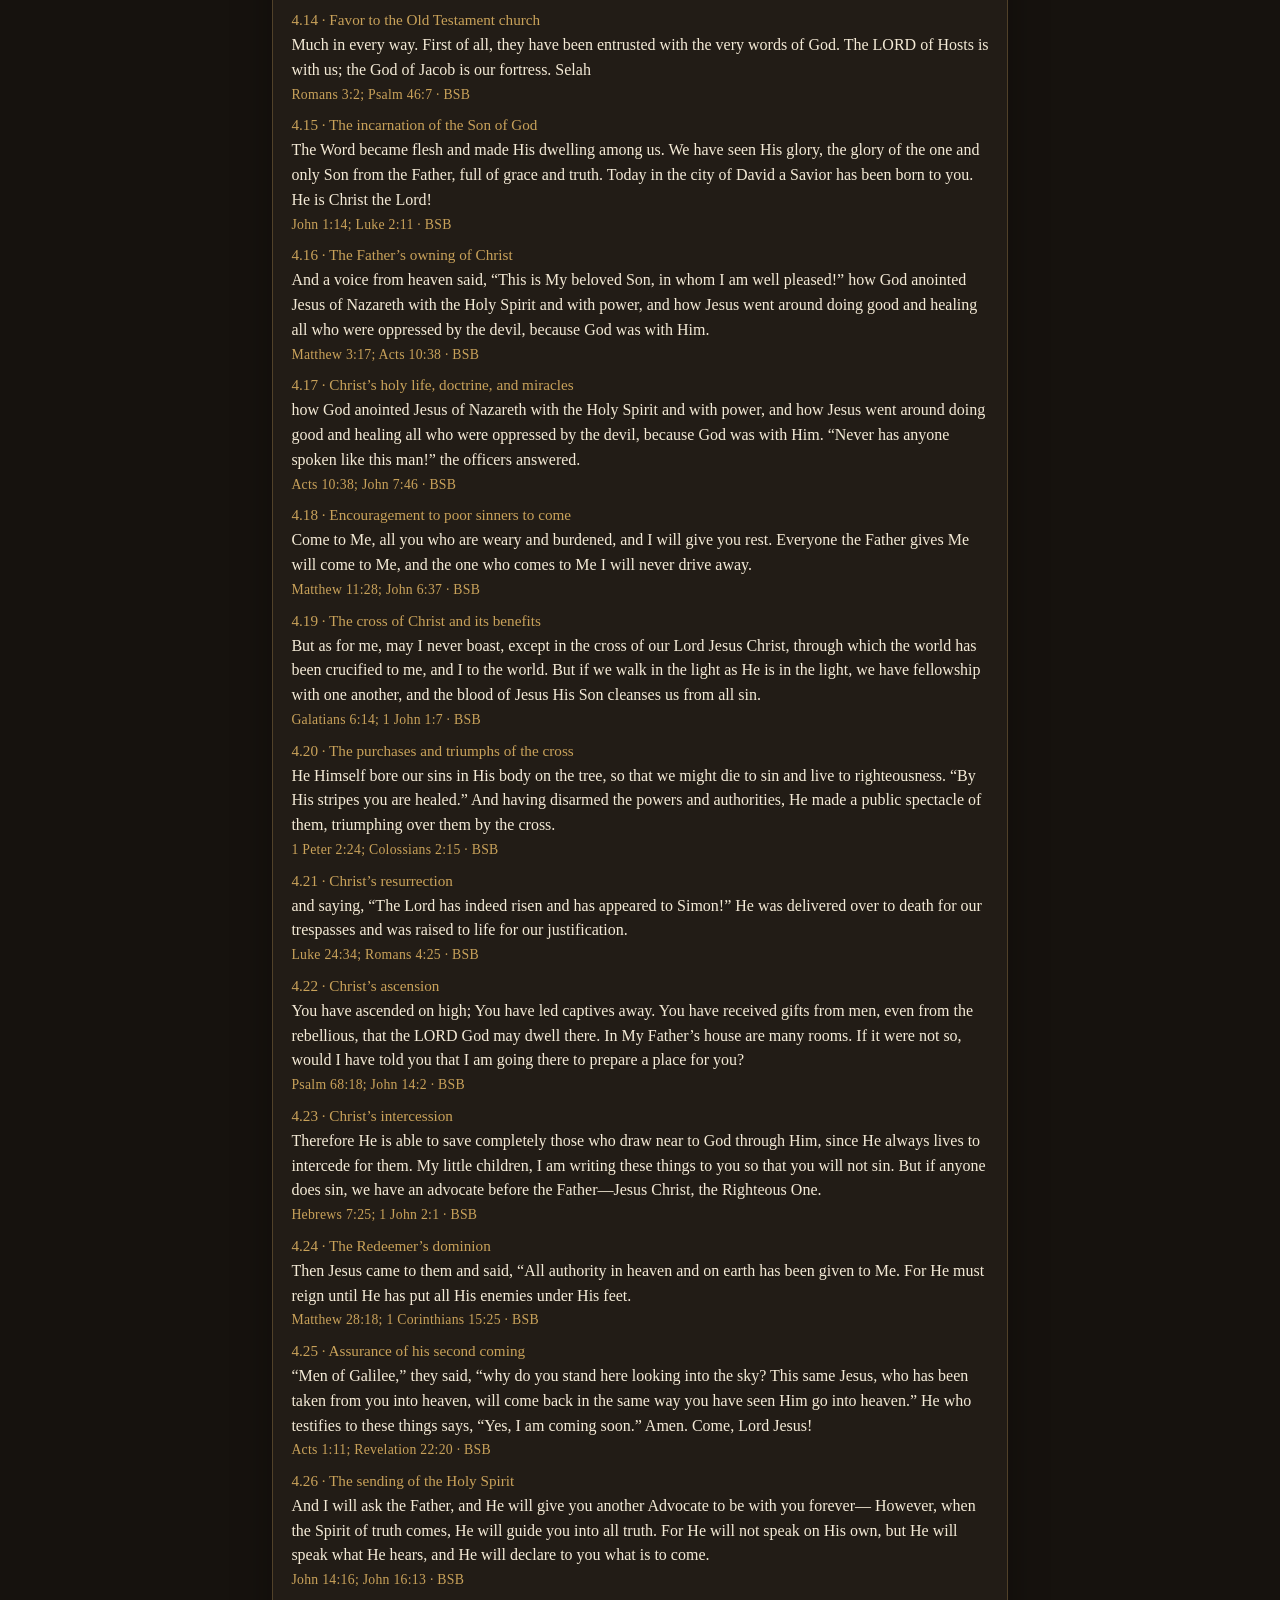
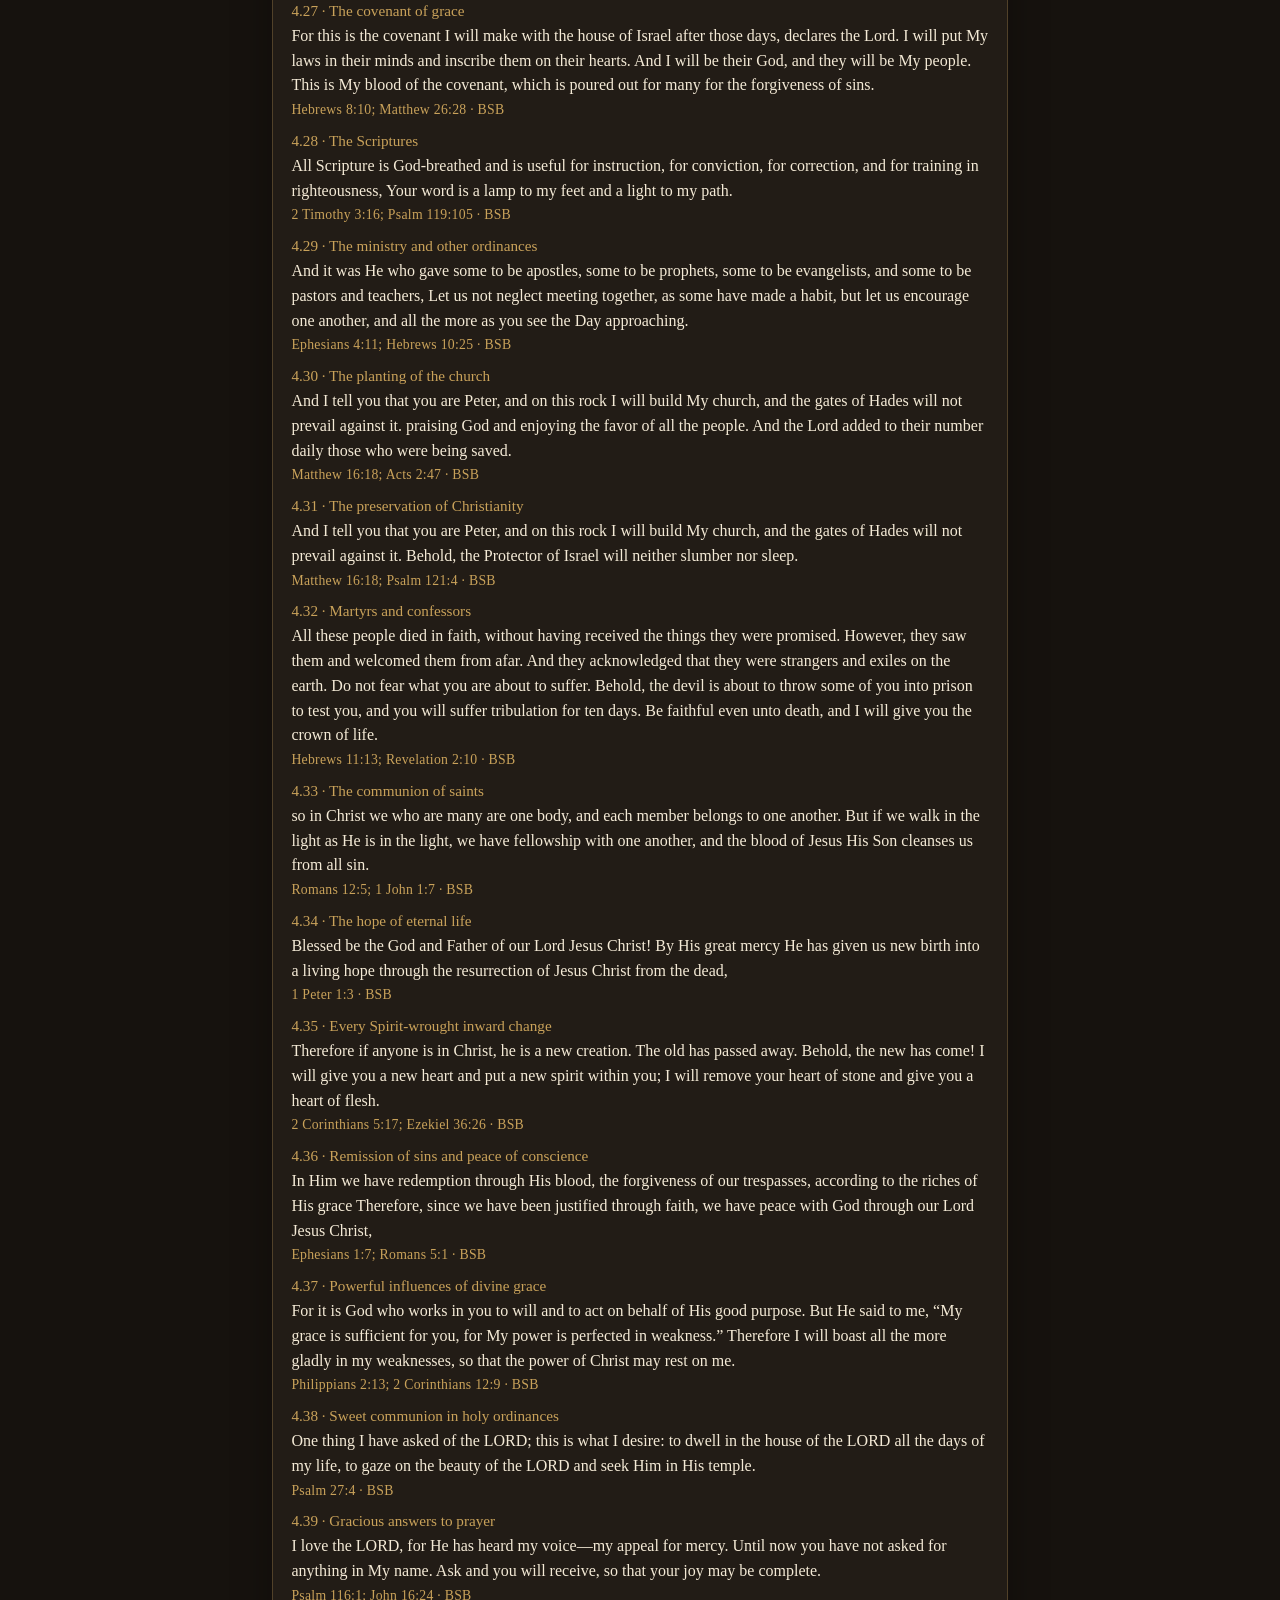
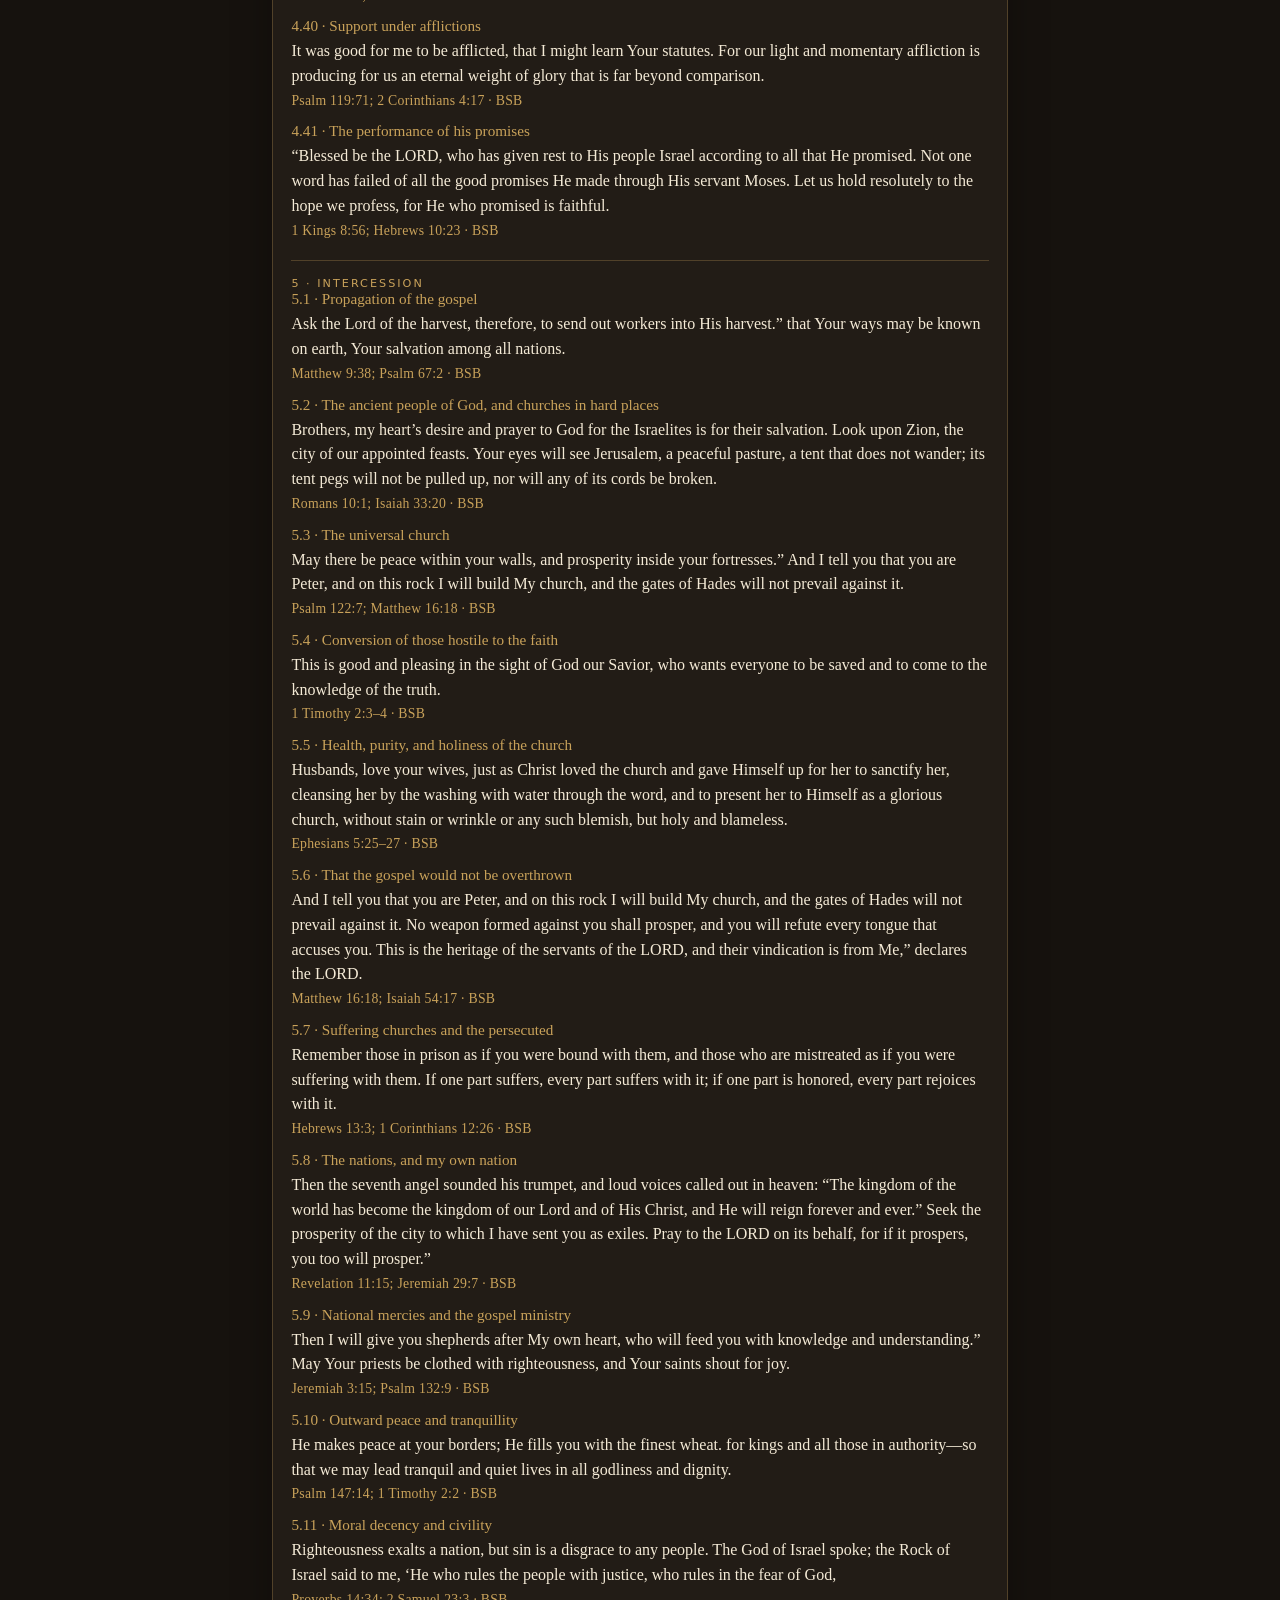
==== commit dc19b760: "Use BSB for inline verses; keep OT/NT lessons on NKJV. Resolve openings, Method heads, rollups, and " ====
--- a/web/method.html
+++ b/web/method.html
@@ -34,8 +34,10 @@
       <a href="./">Back to today’s office</a>.
       Family short forms and the full index stay here, not in the daily sitting.
       Matthew Henry, <cite>A Method for Prayer</cite> (1710).
+      Inline verses: <cite>Berean Standard Bible</cite> (public domain).
     </footer>
   </div>
+  <script src="js/bible.js"></script>
   <script src="js/lookup.js"></script>
 </body>
 </html>
